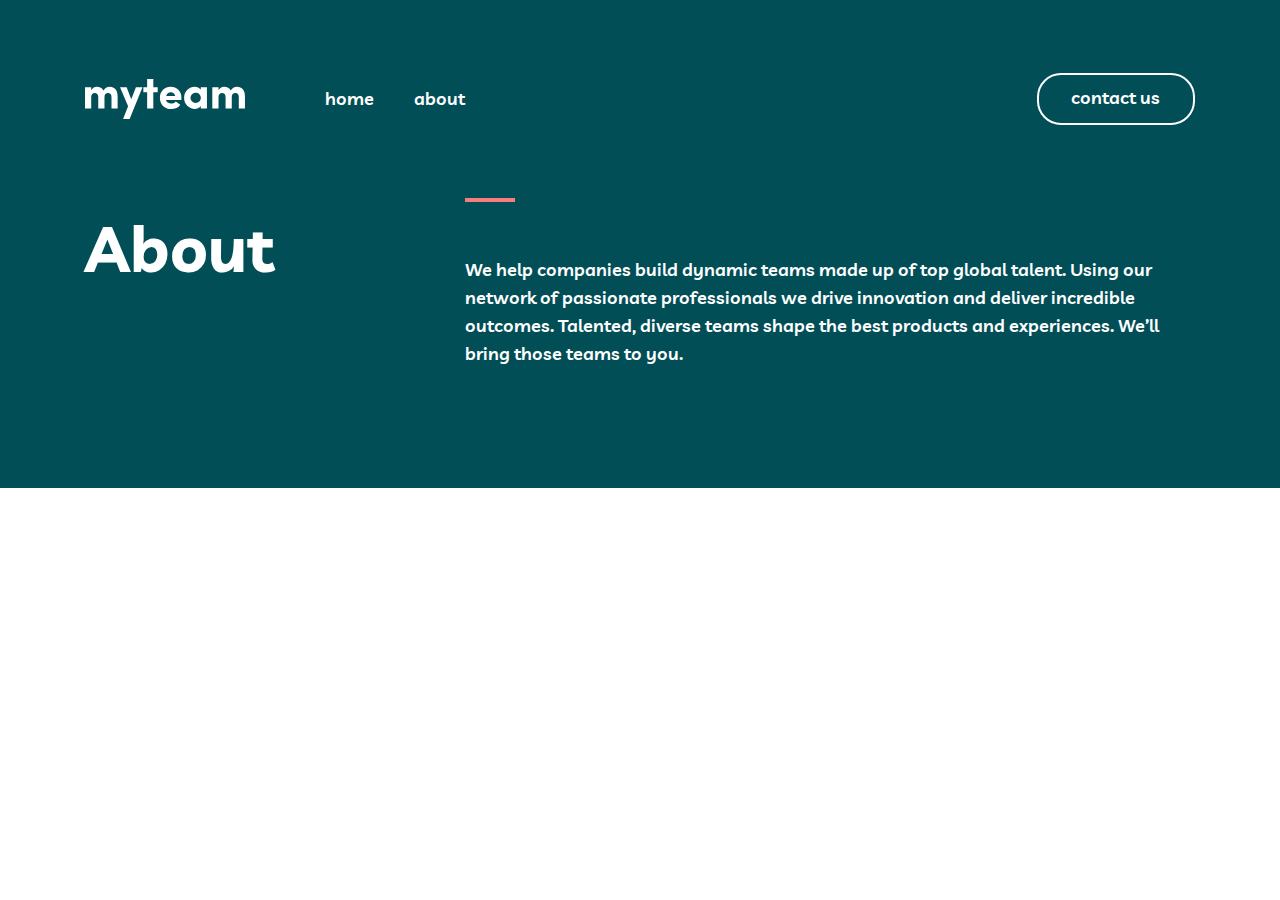
==== about.html @ 27257c74 "about hero finished" ====
<!DOCTYPE html>
<html lang="en">

<head>
  <meta charset="UTF-8">
  <meta http-equiv="X-UA-Compatible" content="IE=edge">
  <meta name="viewport" content="width=device-width, initial-scale=1.0">
  <title>Myteam-eng zor jamoa</title>
  <link rel="stylesheet" href="./css/main.css">
  <link rel="stylesheet" href="./css/main.css.map">
</head>

<body>
  <!-- HEADER START -->
  <header class="site-header">
    <div class="container">
      <div class="site-header__wrapper">
        <div class="site-header__start">
          <a class="site-header__link" href="./index.html">
            <svg class="svg" width="160" height="40" viewBox="0 0 160 40" fill="none"
              xmlns="http://www.w3.org/2000/svg">
              <path id="myteam" fill-rule="evenodd" clip-rule="evenodd"
                d="M68.3174 29.5312V13.2143H72.6997V8.19196H68.3174V0H62.1474V8.19196H58.3538V13.2143H62.1474V29.5312H68.3174ZM6.21366 18.2366V29.5312H0V8.19196H6.21366V11.2946C6.72238 10.1935 7.44913 9.32292 8.3939 8.68304C9.41134 8.07292 10.5015 7.76786 11.6642 7.76786C14.9637 7.76786 17.1948 9.01786 18.3576 11.5179C19.8837 8.9881 21.9549 7.72321 24.5712 7.72321C27.1875 7.72321 29.186 8.56399 30.5669 10.2455C31.9477 11.9271 32.6381 14.3155 32.6381 17.4107V29.5312H26.4898V18.1473C26.4898 16.8378 26.1773 15.8036 25.5523 15.0446C24.8983 14.2857 24.0407 13.9062 22.9797 13.9062C21.9186 13.9062 21.0683 14.2634 20.4288 14.9777C19.7892 15.692 19.4695 16.7783 19.4695 18.2366V29.5312H13.2558V18.0134C13.1977 16.7336 12.8561 15.7292 12.2311 15C11.5916 14.2708 10.7631 13.9062 9.74564 13.9062C8.7282 13.9062 7.88517 14.256 7.21657 14.9554C6.54797 15.6548 6.21366 16.7485 6.21366 18.2366ZM57.4981 8.19196L44.6347 40H38.0722L43.0868 27.3438L35.0417 8.19196H41.6478L46.2481 20.2902L50.892 8.19196H57.4981ZM95.2923 25.6473C93.3591 28.5491 90.1833 29.9926 85.7646 29.9777C82.6978 29.9777 80.1106 28.9435 78.003 26.875C75.9245 24.7768 74.8853 22.0833 74.8853 18.7946C74.8853 15.506 75.9245 12.8348 78.003 10.7812C80.0815 8.72768 82.6542 7.70833 85.721 7.72321C88.7879 7.72321 91.3388 8.76488 93.3737 10.8482C95.4085 12.9315 96.4333 15.6399 96.4478 18.9732C96.4478 19.003 96.4187 19.6577 96.3606 20.9375H81.0771C81.1934 22.0685 81.7603 22.9464 82.7777 23.5714C83.7952 24.1964 84.9434 24.5089 86.2225 24.5089C88.2138 24.5089 89.7327 23.8393 90.7792 22.5L95.2923 25.6473ZM90.1905 16.9643H81.1644C81.3969 15.8036 81.9783 14.8958 82.9085 14.2411C83.8097 13.5863 84.7835 13.2738 85.83 13.3036C86.8766 13.3333 87.8286 13.6607 88.6862 14.2857C89.5437 14.9107 90.0452 15.8036 90.1905 16.9643ZM113.088 29.2188C111.911 29.7247 110.785 29.9628 109.709 29.933C106.846 29.933 104.36 28.9062 102.253 26.8527C100.145 24.7991 99.0912 22.128 99.0912 18.8393C99.0912 15.5506 100.181 12.8795 102.362 10.8259C104.542 8.77232 106.991 7.7381 109.709 7.72321C110.814 7.72321 111.947 7.96875 113.11 8.45982C114.273 8.95089 115.167 9.6503 115.792 10.558V8.19196H121.94V29.5312H115.792V27.0982C115.167 28.006 114.266 28.7128 113.088 29.2188ZM110.712 23.9062C109.302 23.9062 108.088 23.4301 107.071 22.4777C106.024 21.5253 105.501 20.3199 105.501 18.8616C105.501 17.4182 106.024 16.2054 107.071 15.2232C108.205 14.256 109.447 13.7723 110.799 13.7723C112.151 13.7723 113.321 14.2485 114.309 15.2009C115.298 16.1533 115.792 17.3735 115.792 18.8616C115.792 20.3497 115.298 21.5625 114.309 22.5C113.321 23.4375 112.122 23.9062 110.712 23.9062ZM133.522 18.2366V29.5312H127.309V8.19196H133.522V11.2946C134.031 10.1935 134.758 9.32292 135.703 8.68304C136.72 8.07292 137.81 7.76786 138.973 7.76786C142.272 7.76786 144.504 9.01786 145.666 11.5179C147.193 8.9881 149.264 7.72321 151.88 7.72321C154.496 7.72321 156.495 8.56399 157.876 10.2455C159.256 11.9271 159.947 14.3155 159.947 17.4107V29.5312H153.799V18.1473C153.799 16.8378 153.486 15.8036 152.861 15.0446C152.207 14.2857 151.35 13.9062 150.288 13.9062C149.227 13.9062 148.377 14.2634 147.738 14.9777C147.098 15.692 146.778 16.7783 146.778 18.2366V29.5312H140.565V18.0134C140.506 16.7336 140.165 15.7292 139.54 15C138.9 14.2708 138.072 13.9062 137.054 13.9062C136.037 13.9062 135.194 14.256 134.525 14.9554C133.857 15.6548 133.522 16.7485 133.522 18.2366Z"
                fill="white" />
            </svg>
          </a>
          <ul class="site-header__list">
            <li class="site-header__item">
              <a class="site-header__item--link" href="./index.html">home</a>
            </li>
            <li class="site-header__item">
              <a class="site-header__item--link" href="./about.html">about</a>
            </li>
          </ul>
        </div>
        <div class="burger"></div>
        <div class="site-header__end">
          <button class="main-btn" type="button">
            contact us
          </button>
        </div>
      </div>
    </div>
  </header>
  <!-- HEADER END -->


  <!-- MAIN START -->
  <section class="about-hero">
    <div class="container">
      <div class="about-hero__wrapper">
        <h1 class="about-hero__title">About</h1>
        <div class="about-hero__end">
          
          <hr class="about-hero__end--hr">
          <p class="about-hero__end--text">
            We help companies build dynamic teams made up of top global talent. Using our network of passionate
            professionals we drive innovation and deliver incredible outcomes. Talented, diverse teams shape the best
            products and experiences. We’ll bring those teams to you.
          </p>
        </div>
      </div>
    </div>
  </section>
  <!-- MAIN END -->


  <!-- FOOTER START -->

  <!-- FOOTER END -->
</body>

</html>
---- css/main.css ----
:root {
  --hero-bg-color:#014E56;
  --main-text-color: #fff;
  --build-bg--color:#012F34;
  --ready-bg--color:#F67E7E;
  --footer-bg-color:#002529;
}

/*! normalize.css v8.0.1 | MIT License | github.com/necolas/normalize.css */
/* Document
   ========================================================================== */
/**
 * 1. Correct the line height in all browsers.
 * 2. Prevent adjustments of font size after orientation changes in iOS.
 */
html {
  line-height: 1.15; /* 1 */
  -webkit-text-size-adjust: 100%; /* 2 */
}

/* Sections
   ========================================================================== */
/**
 * Remove the margin in all browsers.
 */
body {
  margin: 0;
}

/**
 * Render the `main` element consistently in IE.
 */
main {
  display: block;
}

/**
 * Correct the font size and margin on `h1` elements within `section` and
 * `article` contexts in Chrome, Firefox, and Safari.
 */
h1 {
  font-size: 2em;
  margin: 0.67em 0;
}

/* Grouping content
   ========================================================================== */
/**
 * 1. Add the correct box sizing in Firefox.
 * 2. Show the overflow in Edge and IE.
 */
hr {
  box-sizing: content-box; /* 1 */
  height: 0; /* 1 */
  overflow: visible; /* 2 */
}

/**
 * 1. Correct the inheritance and scaling of font size in all browsers.
 * 2. Correct the odd `em` font sizing in all browsers.
 */
pre {
  font-family: monospace, monospace; /* 1 */
  font-size: 1em; /* 2 */
}

/* Text-level semantics
   ========================================================================== */
/**
 * Remove the gray background on active links in IE 10.
 */
a {
  background-color: transparent;
}

/**
 * 1. Remove the bottom border in Chrome 57-
 * 2. Add the correct text decoration in Chrome, Edge, IE, Opera, and Safari.
 */
abbr[title] {
  border-bottom: none; /* 1 */
  text-decoration: underline; /* 2 */
  -webkit-text-decoration: underline dotted;
          text-decoration: underline dotted; /* 2 */
}

/**
 * Add the correct font weight in Chrome, Edge, and Safari.
 */
b,
strong {
  font-weight: bolder;
}

/**
 * 1. Correct the inheritance and scaling of font size in all browsers.
 * 2. Correct the odd `em` font sizing in all browsers.
 */
code,
kbd,
samp {
  font-family: monospace, monospace; /* 1 */
  font-size: 1em; /* 2 */
}

/**
 * Add the correct font size in all browsers.
 */
small {
  font-size: 80%;
}

/**
 * Prevent `sub` and `sup` elements from affecting the line height in
 * all browsers.
 */
sub,
sup {
  font-size: 75%;
  line-height: 0;
  position: relative;
  vertical-align: baseline;
}

sub {
  bottom: -0.25em;
}

sup {
  top: -0.5em;
}

/* Embedded content
   ========================================================================== */
/**
 * Remove the border on images inside links in IE 10.
 */
img {
  border-style: none;
}

/* Forms
   ========================================================================== */
/**
 * 1. Change the font styles in all browsers.
 * 2. Remove the margin in Firefox and Safari.
 */
button,
input,
optgroup,
select,
textarea {
  font-family: inherit; /* 1 */
  font-size: 100%; /* 1 */
  line-height: 1.15; /* 1 */
  margin: 0; /* 2 */
}

/**
 * Show the overflow in IE.
 * 1. Show the overflow in Edge.
 */
button,
input { /* 1 */
  overflow: visible;
}

/**
 * Remove the inheritance of text transform in Edge, Firefox, and IE.
 * 1. Remove the inheritance of text transform in Firefox.
 */
button,
select { /* 1 */
  text-transform: none;
}

/**
 * Correct the inability to style clickable types in iOS and Safari.
 */
button,
[type=button],
[type=reset],
[type=submit] {
  -webkit-appearance: button;
}

/**
 * Remove the inner border and padding in Firefox.
 */
button::-moz-focus-inner,
[type=button]::-moz-focus-inner,
[type=reset]::-moz-focus-inner,
[type=submit]::-moz-focus-inner {
  border-style: none;
  padding: 0;
}

/**
 * Restore the focus styles unset by the previous rule.
 */
button:-moz-focusring,
[type=button]:-moz-focusring,
[type=reset]:-moz-focusring,
[type=submit]:-moz-focusring {
  outline: 1px dotted ButtonText;
}

/**
 * Correct the padding in Firefox.
 */
fieldset {
  padding: 0.35em 0.75em 0.625em;
}

/**
 * 1. Correct the text wrapping in Edge and IE.
 * 2. Correct the color inheritance from `fieldset` elements in IE.
 * 3. Remove the padding so developers are not caught out when they zero out
 *    `fieldset` elements in all browsers.
 */
legend {
  box-sizing: border-box; /* 1 */
  color: inherit; /* 2 */
  display: table; /* 1 */
  max-width: 100%; /* 1 */
  padding: 0; /* 3 */
  white-space: normal; /* 1 */
}

/**
 * Add the correct vertical alignment in Chrome, Firefox, and Opera.
 */
progress {
  vertical-align: baseline;
}

/**
 * Remove the default vertical scrollbar in IE 10+.
 */
textarea {
  overflow: auto;
}

/**
 * 1. Add the correct box sizing in IE 10.
 * 2. Remove the padding in IE 10.
 */
[type=checkbox],
[type=radio] {
  box-sizing: border-box; /* 1 */
  padding: 0; /* 2 */
}

/**
 * Correct the cursor style of increment and decrement buttons in Chrome.
 */
[type=number]::-webkit-inner-spin-button,
[type=number]::-webkit-outer-spin-button {
  height: auto;
}

/**
 * 1. Correct the odd appearance in Chrome and Safari.
 * 2. Correct the outline style in Safari.
 */
[type=search] {
  -webkit-appearance: textfield; /* 1 */
  outline-offset: -2px; /* 2 */
}

/**
 * Remove the inner padding in Chrome and Safari on macOS.
 */
[type=search]::-webkit-search-decoration {
  -webkit-appearance: none;
}

/**
 * 1. Correct the inability to style clickable types in iOS and Safari.
 * 2. Change font properties to `inherit` in Safari.
 */
::-webkit-file-upload-button {
  -webkit-appearance: button; /* 1 */
  font: inherit; /* 2 */
}

/* Interactive
   ========================================================================== */
/*
 * Add the correct display in Edge, IE 10+, and Firefox.
 */
details {
  display: block;
}

/*
 * Add the correct display in all browsers.
 */
summary {
  display: list-item;
}

/* Misc
   ========================================================================== */
/**
 * Add the correct display in IE 10+.
 */
template {
  display: none;
}

/**
 * Add the correct display in IE 10.
 */
[hidden] {
  display: none;
}

/* livvic-600 - latin */
@font-face {
  font-family: "Livvic";
  font-style: normal;
  font-weight: 600;
  src: local(""), url("../fonts/livvic-v13-latin-600.woff2") format("woff2"), url("../fonts/livvic-v13-latin-600.woff") format("woff"); /* Chrome 6+, Firefox 3.6+, IE 9+, Safari 5.1+ */
}
/* livvic-700 - latin */
@font-face {
  font-family: "Livvic";
  font-style: normal;
  font-weight: 700;
  src: local(""), url("../fonts/livvic-v13-latin-700.woff2") format("woff2"), url("../fonts/livvic-v13-latin-700.woff") format("woff"); /* Chrome 6+, Firefox 3.6+, IE 9+, Safari 5.1+ */
}
html {
  height: 100%;
  scroll-behavior: smooth;
  box-sizing: border-box;
}

*,
*::before,
*::after {
  box-sizing: border-box;
}

body {
  display: flex;
  flex-direction: column;
  height: 100%;
  font-family: "Livvic", sans-serif;
  font-weight: 600;
  font-size: 16px;
  line-height: 1.5;
  margin: 0;
  padding: 0;
}

img {
  max-width: 100%;
  height: auto;
  vertical-align: middle;
}

ul {
  list-style: none;
  padding-left: 0;
}

a {
  text-decoration: none;
}

.visually-hidden {
  clip: rect(0 0 0 0);
  -webkit-clip-path: inset(50%);
          clip-path: inset(50%);
  height: 1px;
  overflow: hidden;
  position: absolute;
  white-space: nowrap;
  width: 1px;
}

.container {
  width: 100%;
  max-width: 1150px;
  margin: 0 auto;
  padding: 0 20px;
}

.button {
  padding: 0;
  margin: 0;
  text-decoration: none;
}

.main-btn {
  padding: 9px 33px 11px 32px;
  font-size: 18px;
  line-height: 28px;
  color: var(--main-text-color);
  background-color: var(--hero-bg-color);
  border: 2px solid #FFFFFF;
  border-radius: 24px;
}

.site-header {
  padding: 73px 0;
  background-color: var(--hero-bg-color);
}

.site-header__wrapper {
  display: flex;
  justify-content: space-between;
  align-items: center;
}

.site-header__start {
  display: flex;
  align-items: center;
}

.site-header__link {
  padding-top: 5px;
  margin-right: 80px;
}

.svg {
  display: inline;
}

.site-header__list {
  display: flex;
  margin: 0;
  gap: 40px;
}

.site-header__item--link {
  margin: 0;
  font-size: 18px;
  line-height: 28px;
  color: var(--main-text-color);
}

.site-header__item--link:hover, .site-header__item--link:active {
  color: var(--ready-bg--color);
}

.site-header .main-btn:hover {
  color: var(--hero-bg-color);
  background-color: var(--main-text-color);
}

.burger {
  display: none;
  width: 20px;
  height: 17px;
  background-image: url("../../images/icons/burger.svg");
  background-repeat: no-repeat;
  background-size: contain;
  content: "";
}

/***** HEADER-MOBILE START *****/
@media (max-width: 665px) {
  .burger {
    display: inline-block;
  }
  .site-header__list {
    display: none;
  }
  .site-header__end {
    display: none;
  }
}
/***** HEADER-MOBILE END *****/
.main {
  flex-grow: 1;
}

/********** READY SECTION SYTLES START *********/
.ready-section {
  width: 100%;
  background-color: var(--ready-bg--color);
  background-image: url("/images/ready-bg-img.png");
  background-repeat: no-repeat;
  background-position: bottom left;
}

@media only screen and (-webkit-min-device-pixel-ratio: 2), only screen and (min-device-pixel-ratio: 2), only screen and (min-resolution: 192dpi), only screen and (min-resolution: 2dppx) {
  .ready-section {
    background-image: url("/images/ready-bg-img@2x.png");
  }
}
.ready-section__wrapper {
  padding-top: 76px;
  padding-bottom: 86px;
  padding-left: 90px;
  padding-right: 90px;
  display: flex;
  justify-content: space-between;
  align-items: center;
}

.ready-section__title {
  font-weight: 700;
  font-size: 48px;
  line-height: 38px;
  color: var(--build-bg--color);
}

.ready-section__btn {
  padding: 9px 33px 11px 32px;
  border: 2px solid var(--build-bg--color);
  border-radius: 24px;
  background-color: transparent;
  font-weight: 600;
  font-size: 18px;
  line-height: 28px;
  white-space: nowrap;
  color: var(--build-bg--color);
}

.ready-section__btn:hover {
  background-color: #fff;
}

@media only screen and (max-width: 900px) {
  .ready-section {
    background-size: 220px;
  }
  .ready-section__title {
    width: 100%;
    font-size: 32px;
    line-height: 32px;
  }
}
@media only screen and (max-width: 710px) {
  .ready-section__wrapper {
    padding-top: 84px;
    padding-bottom: 84px;
    display: flex;
    flex-direction: column;
    gap: 24px;
    text-align: center;
  }
}
/********** READY SECTION SYTLES END *********/
.hero-section {
  position: relative;
  padding-top: 56px;
  padding-bottom: 250px;
  background-color: var(--hero-bg-color);
}

.hero-section__wrapper {
  display: flex;
  justify-content: space-between;
}

.hero-section__title {
  margin: 0;
  width: 600px;
  font-weight: 700;
  font-size: 100px;
  line-height: 100px;
  color: var(--main-text-color);
}

.hero-section__span {
  color: var(--ready-bg--color);
}

.hero-section__text {
  width: 445px;
  margin: 0;
  padding-top: 79px;
  font-size: 18px;
  line-height: 28px;
  color: var(--main-text-color);
}

.hero-section__title::before {
  position: absolute;
  left: 0;
  top: 10%;
  display: inline-block;
  width: 200px;
  height: 200px;
  background-image: url("../../images/disk-left.png");
  background-repeat: no-repeat;
  background-size: contain;
  content: "";
}

.hero-section__text::after {
  position: absolute;
  right: 15%;
  bottom: -19.8%;
  display: inline-block;
  width: 358px;
  height: 200px;
  background-image: url("../../images/disk-bottom.png");
  background-repeat: no-repeat;
  background-size: contain;
  content: "";
}

@media only screen and (-webkit-min-device-pixel-ratio: 2), only screen and (min-device-pixel-ratio: 2), only screen and (min-resolution: 192dpi), only screen and (min-resolution: 2dppx) {
  .hero-section__title::before {
    background-image: url("../../images/disk-left@2x.png");
  }
  .hero-section__text::after {
    background-image: url("../../images/disk-bottom@2x.png");
  }
}
.hero-section__title::after {
  position: absolute;
  right: 606px;
  top: 10%;
  display: inline-block;
  width: 50px;
  height: 4px;
  background-image: url("../../images/icons/line.svg");
  background-repeat: no-repeat;
  background-size: contain;
  content: "";
}

@media (max-width: 1311px) {
  .hero-section__wrapper {
    display: flex;
    flex-direction: column;
    align-items: center;
    text-align: center;
  }
  .hero-section__title::before {
    display: none;
  }
  .hero-section__title::after {
    display: none;
  }
  .hero-section__title {
    display: inline-block;
    width: 397px;
    margin-bottom: 24px;
    font-size: 64px;
    line-height: 56px;
  }
  .hero-section__text {
    display: inline-block;
    padding-top: 0;
    font-size: 15px;
  }
  .hero-section__text::after {
    right: 35%;
    bottom: -18.9%;
  }
}
@media (max-width: 1160px) {
  .hero-section__text::after {
    right: 32%;
  }
}
@media (max-width: 937px) {
  .hero-section__text::after {
    right: 28%;
  }
}
@media (max-width: 770px) {
  .hero-section__text::after {
    right: 24%;
  }
}
@media (max-width: 630px) {
  .hero-section__text::after {
    right: 20%;
  }
}
@media (max-width: 530px) {
  .hero-section__text::after {
    right: 16%;
  }
}
@media (max-width: 450px) {
  .hero-section__text::after {
    right: 4%;
  }
}
.site-info__wrapper {
  display: flex;
  justify-content: space-between;
  padding-top: 140px;
  padding-bottom: 140px;
}

.site-info {
  background-color: #012F34;
  position: relative;
}

.site-info__start--hr {
  margin: 0px;
  width: 50px;
  height: 4px;
  background-color: #F67E7E;
  border: none;
  margin-bottom: 54px;
}

.site-info__start--title {
  width: 445px;
  font-weight: 700;
  font-size: 48px;
  line-height: 48px;
  color: #FFFFFF;
}

.site-info__end--list::after {
  width: 100px;
  height: 244px;
  content: url("../../images/info_bottomright.png");
  position: absolute;
  right: 0px;
  bottom: 0px;
}

.site-info__end--item {
  list-style-type: none;
  position: relative;
  padding-left: 23px;
}

.site-info__end--item::before {
  width: 72px;
  height: 72px;
  content: url("../../images/icons/info_smallperson.png");
  position: absolute;
  left: -70px;
  top: 7px;
}

@media only screen and (-webkit-min-device-pixel-ratio: 2), only screen and (min-device-pixel-ratio: 2), only screen and (min-resolution: 192dpi), only screen and (min-resolution: 2dppx) {
  .site-info__end--item::before {
    content: url("../../images/icons/Info_smallperson@2x.png");
  }
}
.site-info__end--item:nth-child(1) h5 {
  margin-top: 58px;
}

.site-info__end--item:nth-child(2)::before {
  content: url("../../images/icons/info_setting_icon.png");
}

@media only screen and (-webkit-min-device-pixel-ratio: 2), only screen and (min-device-pixel-ratio: 2), only screen and (min-resolution: 192dpi), only screen and (min-resolution: 2dppx) {
  .site-info__end--item:nth-child(2)::before {
    content: url("../../images/icons/info_setting_icon@2x.png");
  }
}
.site-info__end--item:nth-child(3)::before {
  content: url("../../images/icons/info_icon_stat.png");
}

@media only screen and (-webkit-min-device-pixel-ratio: 2), only screen and (min-device-pixel-ratio: 2), only screen and (min-resolution: 192dpi), only screen and (min-resolution: 2dppx) {
  .site-info__end--item:nth-child(3)::before {
    content: url("../../images/icons/info_icon_stat@2x.png");
  }
}
.site-info__end--heading {
  width: 445px;
  margin: 0px;
  margin-bottom: 16px;
  margin-top: 32px;
  font-weight: 700;
  font-size: 18px;
  line-height: 28px;
  color: #F67E7E;
}

.site-info__end--subtitle {
  width: 445px;
  margin: 0px;
  font-size: 15px;
  line-height: 25px;
  color: #FFFFFF;
  mix-blend-mode: normal;
  opacity: 0.8;
}

@media (max-width: 770px) {
  .site-info__wrapper {
    width: 100%;
    display: flex;
    flex-direction: column;
    align-items: center;
    justify-content: space-between;
    padding-top: 140px;
    padding-bottom: 140px;
  }
  .site-info__end--item {
    padding-left: 100px;
    margin-left: 30px;
    margin-top: 50px;
  }
  .site-info__end--item::before {
    width: 72px;
    height: 72px;
    content: url("../../images/icons/info_smallperson.png");
    position: absolute;
    left: -70px;
    top: -39px;
  }
}
@media only screen and (max-width: 770px) and (-webkit-min-device-pixel-ratio: 2), only screen and (max-width: 770px) and (min-device-pixel-ratio: 2), only screen and (max-width: 770px) and (min-resolution: 192dpi), only screen and (max-width: 770px) and (min-resolution: 2dppx) {
  .site-info__end--item::before {
    content: url("../../images/icons/Info_smallperson@2x.png");
  }
}
@media (max-width: 375px) {
  .site-info__wrapper {
    width: 100%;
    display: flex;
    flex-direction: column;
    align-items: center;
    justify-content: space-between;
    padding-top: 140px;
    padding-bottom: 140px;
  }
  .site-info__end--item {
    margin-right: 130px;
    text-align: center;
  }
  .site-info__end--item::before {
    width: 72px;
    height: 72px;
    content: url("../../images/icons/info_smallperson.png");
    position: absolute;
    left: -70px;
    top: -39px;
  }
}
@media only screen and (max-width: 375px) and (-webkit-min-device-pixel-ratio: 2), only screen and (max-width: 375px) and (min-device-pixel-ratio: 2), only screen and (max-width: 375px) and (min-resolution: 192dpi), only screen and (max-width: 375px) and (min-resolution: 2dppx) {
  .site-info__end--item::before {
    content: url("../../images/icons/Info_smallperson@2x.png");
  }
}
@media (max-width: 375px) {
  .site-info__start--title {
    width: 240px;
    font-weight: 700;
    font-size: 48px;
    line-height: 48px;
    color: #FFFFFF;
  }
}
@media (max-width: 375px) {
  .site-info__end--list::after {
    width: 100px;
    height: 244px;
    content: url("../../images/info_bottomright.png");
    position: absolute;
    right: 0px;
    top: 0px;
  }
}
@media (max-width: 375px) {
  .site-info__end--item {
    list-style-type: none;
    position: relative;
    padding-bottom: 150px;
  }
}
@media (max-width: 375px) {
  .site-info__end--item:nth-child(1) {
    margin-top: 120px;
  }
}
@media (max-width: 375px) {
  .site-info__end--item::before {
    width: 72px;
    height: 72px;
    content: url("../../images/icons/info_smallperson.png");
    position: absolute;
    left: 250px;
    top: -150px;
  }
}
@media only screen and (max-width: 375px) and (-webkit-min-device-pixel-ratio: 2), only screen and (max-width: 375px) and (min-device-pixel-ratio: 2), only screen and (max-width: 375px) and (min-resolution: 192dpi), only screen and (max-width: 375px) and (min-resolution: 2dppx) {
  .site-info__end--item::before {
    content: url("../../images/icons/Info_smallperson@2x.png");
  }
}
.site-result {
  width: 100%;
  background-color: #004047;
  padding-top: 140px;
  padding-bottom: 151px;
  position: relative;
}

.site-result__title {
  margin: 0px;
  width: 932px;
  margin: 0 auto;
  margin-bottom: 92px;
  font-weight: 700;
  font-size: 48px;
  line-height: 48px;
  text-align: center;
  color: #FFFFFF;
}

.site-result__title::before {
  width: 147px;
  height: 100px;
  content: url("../../images/result_topleft_bg@2x.png");
  position: absolute;
  top: 0px;
  left: 0px;
}

@media only screen and (-webkit-min-device-pixel-ratio: 2), only screen and (min-device-pixel-ratio: 2), only screen and (min-resolution: 192dpi), only screen and (min-resolution: 2dppx) {
  .site-result__title::before {
    content: url("../../images/result_topleft_bg@2x.png");
  }
}
.site-result__title--span {
  color: #79C8C7;
}

.site-result__list {
  display: flex;
  justify-content: space-between;
}

.site-result__list::after {
  width: 200px;
  height: 100px;
  content: url("../../images/result_bottomright.png");
  position: absolute;
  bottom: 0px;
  right: 0px;
}
@media only screen and (-webkit-min-device-pixel-ratio: 2), only screen and (min-device-pixel-ratio: 2), only screen and (min-resolution: 192dpi), only screen and (min-resolution: 2dppx) {
  .site-result__list::after .site-result__list::before {
    content: url("../../images/info_bottomright@2x.png");
  }
}

.site-result__item {
  list-style-type: none;
  text-align: center;
}

.site-result__item--text {
  width: 350px;
  position: relative;
  margin-bottom: 24px;
  font-size: 15px;
  line-height: 25px;
  text-align: center;
  color: #FFFFFF;
  z-index: 1000;
}

.site-result__item--text::before {
  width: 67px;
  height: 56px;
  content: url("../../images/result_qoute.png");
  position: absolute;
  top: -35px;
  left: 150px;
  z-index: -1;
}

@media only screen and (-webkit-min-device-pixel-ratio: 2), only screen and (min-device-pixel-ratio: 2), only screen and (min-resolution: 192dpi), only screen and (min-resolution: 2dppx) {
  .site-result__item--text::before {
    content: url("../../images/result_qoute@2x.png");
  }
}
.site-result__item--username {
  margin-bottom: 2px;
  font-weight: 700;
  font-size: 18px;
  line-height: 28px;
  text-align: center;
  color: #79C8C7;
}

.site-result__item--username-job {
  margin: 0px;
  margin-bottom: 32px;
  font-family: "Livvic";
  font-size: 13px;
  line-height: 18px;
  /* identical to box height, or 138% */
  text-align: center;
  color: #FFFFFF;
}

@media (max-width: 770px) {
  .site-result__title {
    width: 573px;
    font-size: 32px;
    line-height: 32px;
    margin-top: 80px;
  }
  .site-result__list {
    display: flex;
    flex-direction: column;
    align-items: center;
  }
  .site-result__list::after {
    width: 200px;
    height: 100px;
    content: url("../../images/result_bottomright.png");
    position: absolute;
    bottom: 0px;
    right: 0px;
  }
}
@media only screen and (max-width: 770px) and (-webkit-min-device-pixel-ratio: 2), only screen and (max-width: 770px) and (min-device-pixel-ratio: 2), only screen and (max-width: 770px) and (min-resolution: 192dpi), only screen and (max-width: 770px) and (min-resolution: 2dppx) {
  .site-result__list::after .site-result__list::before {
    content: url("../../images/info_bottomright@2x.png");
  }
}
@media (max-width: 770px) {
  .site-result__item {
    list-style-type: none;
    text-align: center;
    margin-bottom: 50px;
  }
}
@media (max-width: 770px) {
  .site-result__item:last-child {
    margin-bottom: 0px;
  }
}
@media (max-width: 770px) {
  .site-result__item--text {
    width: 573px;
    position: relative;
    margin-bottom: 24px;
    font-size: 15px;
    line-height: 25px;
    text-align: center;
    color: #FFFFFF;
    z-index: 1000;
  }
}
@media (max-width: 770px) {
  .site-result__item--text::before {
    width: 67px;
    height: 56px;
    content: url("../../images/result_qoute.png");
    position: absolute;
    top: -35px;
    left: 250px;
    z-index: -1;
  }
}
@media (max-width: 375px) {
  .site-result__title {
    width: 327px;
    font-size: 32px;
    line-height: 32px;
    margin-top: 100px;
  }
  .site-result__list {
    display: flex;
    flex-direction: column;
    align-items: center;
  }
  .site-result__list::after {
    width: 200px;
    height: 100px;
    content: url("../../images/result_bottomright.png");
    position: absolute;
    bottom: 0px;
    right: 0px;
  }
}
@media only screen and (max-width: 375px) and (-webkit-min-device-pixel-ratio: 2), only screen and (max-width: 375px) and (min-device-pixel-ratio: 2), only screen and (max-width: 375px) and (min-resolution: 192dpi), only screen and (max-width: 375px) and (min-resolution: 2dppx) {
  .site-result__list::after .site-result__list::before {
    content: url("../../images/info_bottomright@2x.png");
  }
}
@media (max-width: 375px) {
  .site-result__item {
    list-style-type: none;
    text-align: center;
    margin-bottom: 50px;
  }
}
@media (max-width: 375px) {
  .site-result__item:last-child {
    margin-bottom: 0px;
  }
}
@media (max-width: 375px) {
  .site-result__item--text {
    width: 327px;
    position: relative;
    margin-bottom: 24px;
    font-size: 15px;
    line-height: 25px;
    text-align: center;
    color: #FFFFFF;
    z-index: 1000;
  }
}
@media (max-width: 375px) {
  .site-result__item--text::before {
    width: 67px;
    height: 56px;
    content: url("../../images/result_qoute.png");
    position: absolute;
    top: -35px;
    left: 130px;
    z-index: -1;
  }
}
/********** FOOTER STYLES START **********/
.site-footer {
  width: 100%;
  background-color: var(--footer-bg-color);
}

.site-footer__wrapper {
  padding-top: 48px;
  padding-bottom: 48px;
}

.site-footer__list {
  list-style: none;
  padding-left: 0;
  display: flex;
  justify-content: space-between;
}

.site-footer__mobile--list {
  display: none;
}

.site-footer__links {
  margin-top: 25px;
}

@media only screen and (max-width: 900px) {
  .site-footer__list {
    display: none;
  }
  .site-footer__mobile--list {
    display: flex;
  }
  .site-footer__links {
    margin-top: 53px;
  }
}
@media only screen and (max-width: 710px) {
  .item-logo {
    display: none;
  }
  .site-footer__list {
    display: flex;
    flex-direction: column;
  }
  .site-footer__wrapper {
    text-align: center;
  }
  .site-footer__links {
    margin-bottom: 24px;
  }
}
.site-footer__link {
  text-decoration: none;
  font-weight: 600;
  font-size: 18px;
  line-height: 28px;
  color: #FFFFFF;
}

.link-about {
  margin-left: 40px;
}

.site-footer__adress {
  margin: 0;
  font-weight: 600;
  font-size: 15px;
  line-height: 25px;
  color: #FFFFFF;
  mix-blend-mode: normal;
  opacity: 0.6;
}

.site-footer__logo--links {
  display: flex;
  margin-left: 150px;
  gap: 16px;
}

.text-copyright {
  margin-top: 51px;
}

@media only screen and (max-width: 900px) {
  .iteam-addres {
    text-align: right;
  }
  .site-footer__logo--links {
    margin-top: 33px;
    margin-left: 0;
  }
  .text-copyright {
    margin-top: 34px;
  }
}
@media only screen and (max-width: 710px) {
  .iteam-addres {
    display: none;
  }
  .site-footer__logo--links {
    display: flex;
    justify-content: center;
    margin: 0;
    margin-top: 40px;
    text-align: center;
    gap: 16px;
  }
  .text-copyright {
    margin-top: 16px;
  }
}
/********** FOOTER STYLES END **********/
.about-hero {
  background-color: #014E56;
  padding-bottom: 120px;
  position: relative;
}

.about-hero__wrapper {
  display: flex;
  justify-content: space-between;
}

.about-hero__title {
  margin: 0px;
  font-weight: 700;
  font-size: 64px;
  line-height: 100px;
  color: #FFFFFF;
}

.about-hero__end::after {
  width: 100px;
  height: 244px;
  content: url("../../images/hero_disk-red.png");
  position: absolute;
  right: calc(50% - 768px);
  bottom: -45px;
}

.about-hero__end--hr {
  margin: 0px;
  width: 50px;
  height: 4px;
  background-color: #F67E7E;
  border: none;
  margin-bottom: 54px;
}

.about-hero__end--text {
  margin: 0px;
  width: 730px;
  font-size: 18px;
  line-height: 28px;
  color: #FFFFFF;
}

@media (max-width: 768px) {
  .about-hero {
    background-color: #014E56;
    padding-bottom: 120px;
    position: relative;
  }
  .about-hero__wrapper {
    display: flex;
    flex-direction: column;
    justify-content: space-between;
    align-items: center;
    text-align: center;
  }
  .about-hero__title {
    margin: 0px;
    margin: 0 auto;
    text-align: center;
    font-weight: 700;
    font-size: 64px;
    line-height: 100px;
    color: #FFFFFF;
  }
  .about-hero__end::after {
    width: 100px;
    height: 244px;
    content: url("../../images/hero_disk-red.png");
    position: absolute;
    right: calc(50% - 385px);
    bottom: -45px;
  }
  .about-hero__end--hr {
    display: none;
  }
  .about-hero__end--text {
    margin: 0px;
    text-align: center;
    width: 457px;
    font-size: 15px;
    line-height: 28px;
    text-align: center;
    color: #FFFFFF;
  }
}
@media (max-width: 375px) {
  .about-hero__wrapper {
    display: flex;
    justify-content: space-between;
    flex-direction: column;
  }
  .about-hero__end::after {
    width: 100px;
    height: 244px;
    content: url("../../images/hero-mobile.png");
    position: absolute;
    right: calc(50% - 186px);
    bottom: -145px;
  }
  .about-hero__end--hr {
    display: none;
  }
  .about-hero__end--text {
    margin: 0px;
    width: 327px;
    font-size: 15px;
    line-height: 28px;
    /* or 187% */
    text-align: center;
    color: #FFFFFF;
  }
}/*# sourceMappingURL=main.css.map */
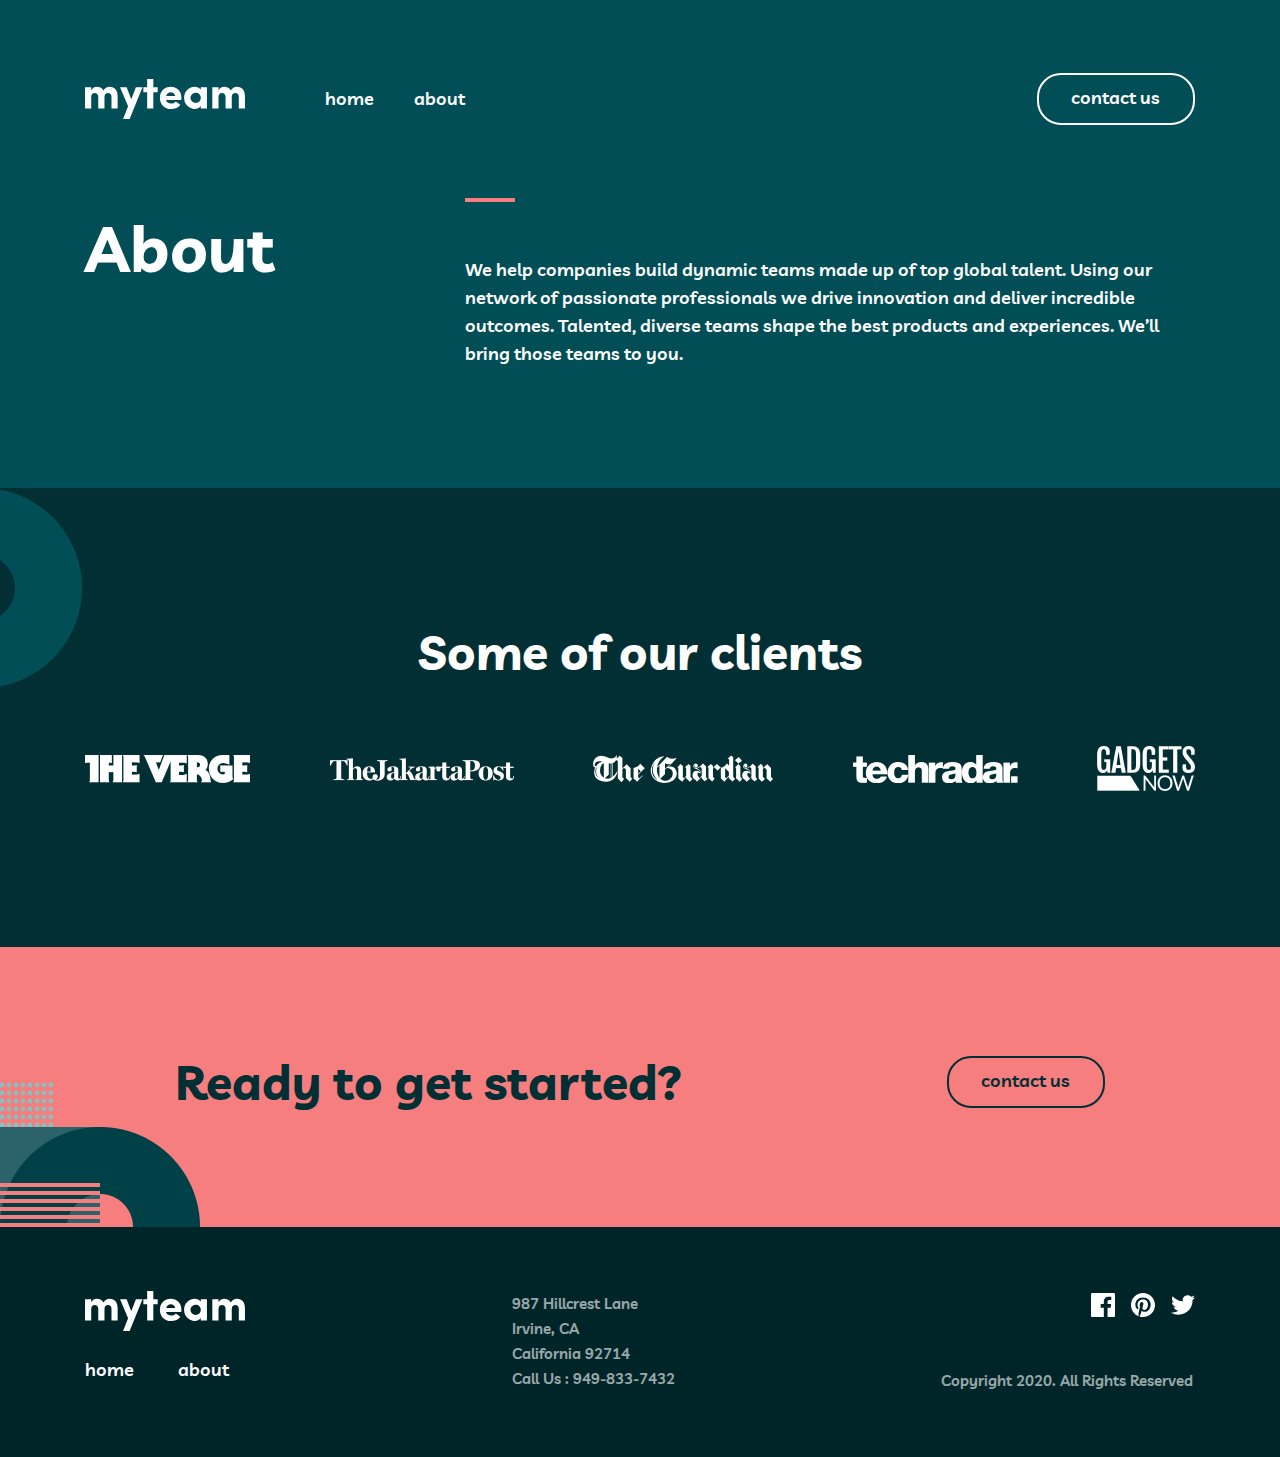
==== commit bb1b7985: "clients section finished" ====
--- a/about.html
+++ b/about.html
@@ -46,12 +46,14 @@
 
 
   <!-- MAIN START -->
+
+  <!--SITE ABOUT HERO START-->
   <section class="about-hero">
     <div class="container">
       <div class="about-hero__wrapper">
         <h1 class="about-hero__title">About</h1>
         <div class="about-hero__end">
-          
+
           <hr class="about-hero__end--hr">
           <p class="about-hero__end--text">
             We help companies build dynamic teams made up of top global talent. Using our network of passionate
@@ -62,12 +64,160 @@
       </div>
     </div>
   </section>
+  <!--SITE ABOUT HERO END-->
+
+  <!--SITE SPONSOR START-->
+  <section class="site-sponsor">
+    <h2 class="site-sponsor__title">
+      Some of our clients
+    </h2>
+    <div class="container">
+      <ul class="site-sponsor__list">
+        <li class="site-sponsor__item">
+          <a class="site-sponsor__link" href="#">
+            <img class="site-sponsor_img" src="./images/logo-verge.png" srcset="./images/logo-verge.png 1x, ./images/logo-verge@2x.png 2x"
+              width="165" height="28" alt="client ">
+          </a>
+        </li>
+        <li class="site-sponsor__item">
+          <a class="site-sponsor__link" href="#">
+            <img class="site-sponsor_img1" src="./images/logo-jakarta.png" srcset="./images/logo-jakarta.png 1x, ./images/logo-jakarta@2x.png 2x"
+              width="184" height="23" alt="client ">
+          </a>
+        </li>
+        <li class="site-sponsor__item">
+          <a class="site-sponsor__link" href="#">
+            <img  class="site-sponsor_img2" src="./images/logo-guardian.png"
+              srcset="./images/logo-guardian.png 1x, ./images/logo-guardian@2x.png 2x" width="180" height="28"
+              alt="client ">
+          </a>
+        </li>
+        <li class="site-sponsor__item">
+          <a class="site-sponsor__link" href="#">
+            <img  class="site-sponsor_img3" src="./images/logo-techradar.png"
+              srcset="./images/logo-techradar.png 1x, ./images/logo-techradar@2x.png 2x" width="165" height="28"
+              alt="client ">
+          </a>
+        </li>
+        <li class="site-sponsor__item">
+          <a class="site-sponsor__link" href="#">
+            <img class="site-sponsor_img4" src="./images/logo-gadgets.png" srcset="./images/logo-gadgets.png 1x, ./images/logo-gadgets@2x.png 2x"
+              width="98" height="45" alt="client ">
+          </a>
+        </li>
+      </ul>
+    </div>
+  </section>
+  <!--SITE SPONSOR END-->
+
+
+  <!-- READY SECTION START -->
+  <section class="ready-section">
+    <div class="container">
+      <div class="ready-section__wrapper">
+        <h2 class="ready-section__title">Ready to get started?</h2>
+        <button class="ready-section__btn">
+          contact us
+        </button>
+      </div>
+
+
+    </div>
+  </section>
+  <!-- READY SECTION END -->
+
   <!-- MAIN END -->
-
-
-  <!-- FOOTER START -->
-
-  <!-- FOOTER END -->
+   
+
+ 
+  <!-- SITE FOOTER START -->
+  <footer class="site-footer">
+    <div class="container">
+      <div class="site-footer__wrapper">
+        <ul class="site-footer__list">
+          <li class="site-footer__item">
+            <img class="site-footer__logo" src="./images/logo.svg" alt="logo">
+            <div class="site-footer__links">
+              <a class="site-footer__link" href="#">home</a>
+              <a class="site-footer__link link-about" href="#">about</a>
+            </div>
+          </li>
+          <li class="site-footer__item">
+            <p class="site-footer__adress">
+              987 Hillcrest Lane
+            </p>
+            <p class="site-footer__adress">
+              Irvine, CA
+            </p>
+            <p class="site-footer__adress">
+              California 92714
+            </p>
+            <p class="site-footer__adress">
+              Call Us : 949-833-7432
+            </p>
+          </li>
+          <li class="site-footer__item">
+            <div class="site-footer__logo--links">
+              <a class="site-footer__logo--link" href="#">
+                <img src="./images/icons/facebook.svg" alt="facebook">
+              </a>
+              <a class="site-footer__logo--link" href="#">
+                <img src="./images/icons/pinterest.svg" alt="pinterest">
+              </a>
+              <a class="site-footer__logo--link" href="#">
+                <img src="./images/icons/twitter.svg" alt="twitter">
+              </a>
+            </div>
+            <p class="site-footer__adress text-copyright">
+              Copyright 2020. All Rights Reserved
+            </p>
+          </li>
+        </ul>
+        <!-- Mobile start -->
+        <ul class="site-footer__list site-footer__mobile--list">
+          <li class="site-footer__item item-logo">
+            <img class="site-footer__logo" src="./images/logo.svg" alt="logo">
+            <div class="site-footer__links">
+              <a class="site-footer__link" href="#">home</a>
+              <a class="site-footer__link link-about" href="#">about</a>
+            </div>
+            <div class="site-footer__logo--links">
+              <a class="site-footer__logo--link" href="#">
+                <img src="./images/icons/facebook.svg" alt="facebook">
+              </a>
+              <a class="site-footer__logo--link" href="#">
+                <img src="./images/icons/pinterest.svg" alt="pinterest">
+              </a>
+              <a class="site-footer__logo--link" href="#">
+                <img src="./images/icons/twitter.svg" alt="twitter">
+              </a>
+            </div>
+          </li>
+
+          <li class="site-footer__item iteam-addres">
+            <p class="site-footer__adress">
+              987 Hillcrest Lane
+            </p>
+            <p class="site-footer__adress">
+              Irvine, CA
+            </p>
+            <p class="site-footer__adress">
+              California 92714
+            </p>
+            <p class="site-footer__adress">
+              Call Us : 949-833-7432
+            </p>
+            <p class="site-footer__adress text-copyright">
+              Copyright 2020. All Rights Reserved
+            </p>
+          </li>
+        </ul>
+        <!-- Mobile end -->
+      </div>
+    </div>
+  </footer>
+  <!-- SITE FOOTER END -->
+
 </body>
 
 </html>--- a/css/main.css
+++ b/css/main.css
@@ -1257,7 +1257,7 @@
   height: 244px;
   content: url("../../images/hero_disk-red.png");
   position: absolute;
-  right: calc(50% - 768px);
+  right: calc(50% - 758px);
   bottom: -45px;
 }
 
@@ -1347,4 +1347,140 @@
     text-align: center;
     color: #FFFFFF;
   }
+}
+.site-sponsor {
+  background-color: #012F34;
+  padding-top: 140px;
+  padding-bottom: 140px;
+  position: relative;
+}
+
+.site-sponsor__title {
+  width: 920px;
+  margin: 0 auto;
+  font-weight: 700;
+  font-size: 48px;
+  line-height: 48px;
+  text-align: center;
+  color: #FFFFFF;
+}
+
+.site-sponsor__title::before {
+  width: 200px;
+  height: 200px;
+  content: url("../../images/sponsor_clients-bg (1).png");
+  position: absolute;
+  top: 0px;
+  left: calc(50% - 758px);
+}
+
+.site-sponsor__list {
+  display: flex;
+  justify-content: space-between;
+  align-items: center;
+  margin-top: 70px;
+}
+
+.site-sponsor__item {
+  list-style-type: none;
+}
+
+.site-sponsor__link {
+  text-decoration: none;
+}
+
+@media (max-width: 768px) {
+  .site-sponsor {
+    background-color: #012F34;
+    padding-top: 140px;
+    padding-bottom: 140px;
+    position: relative;
+  }
+  .site-sponsor__title {
+    width: 457px;
+    margin: 0 auto;
+    font-weight: 700;
+    font-size: 32px;
+    line-height: 32px;
+    /* identical to box height, or 100% */
+    text-align: center;
+    color: #FFFFFF;
+  }
+  .site-sponsor__title::before {
+    width: 200px;
+    height: 200px;
+    content: url("../../images/SPONSOR_BG_HALF.png");
+    position: absolute;
+    top: 0px;
+    left: calc(50% - 380px);
+  }
+  .site-sponsor__list {
+    display: flex;
+    justify-content: space-between;
+    align-items: center;
+    margin-top: 70px;
+    width: 698px;
+  }
+  .site-sponsor__item {
+    list-style-type: none;
+  }
+  .site-sponsor__link {
+    text-decoration: none;
+  }
+  .site-sponsor_img {
+    width: 103px;
+    height: 17px;
+  }
+  .site-sponsor_img1 {
+    width: 103px;
+    height: 17px;
+  }
+  .site-sponsor_img2 {
+    width: 103px;
+    height: 17px;
+  }
+  .site-sponsor_img3 {
+    width: 103px;
+    height: 17px;
+  }
+  .site-sponsor_img4 {
+    width: 103px;
+    height: 17px;
+  }
+}
+@media (max-width: 375px) {
+  .site-sponsor {
+    background-color: #012F34;
+    padding-top: 140px;
+    padding-bottom: 140px;
+    position: relative;
+  }
+  .site-sponsor__title {
+    width: 327px;
+    margin: 0 auto;
+    font-weight: 700;
+    font-size: 32px;
+    line-height: 32px;
+    /* identical to box height, or 100% */
+    text-align: center;
+    color: #FFFFFF;
+  }
+  .site-sponsor__title::before {
+    width: 200px;
+    height: 200px;
+    content: url("../../images/mobile-sponsor.png");
+    position: absolute;
+    top: 0px;
+    left: calc(50% - 235px);
+  }
+  .site-sponsor__list {
+    width: 375px;
+    display: flex;
+    flex-direction: column;
+    align-items: center;
+    justify-content: space-between;
+    text-align: center;
+    gap: 56px;
+    margin-top: 70px;
+  }
 }/*# sourceMappingURL=main.css.map */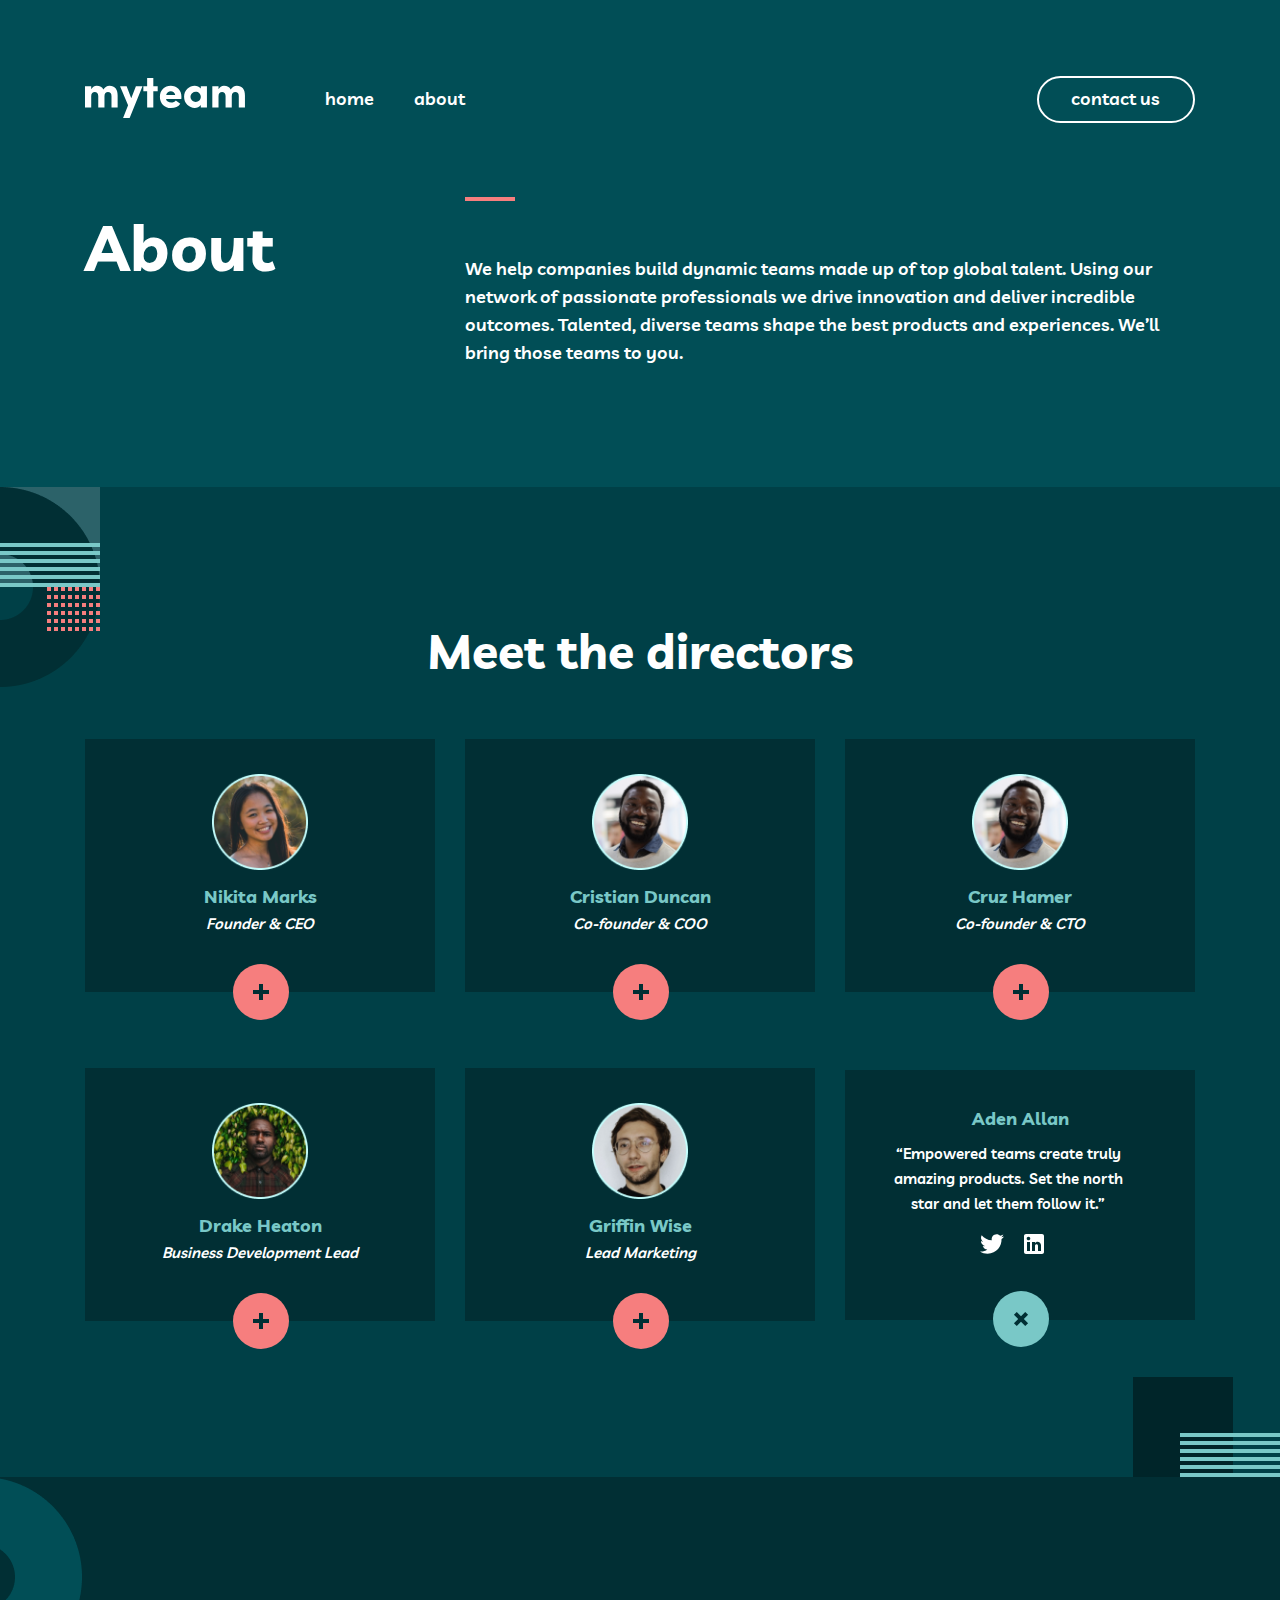
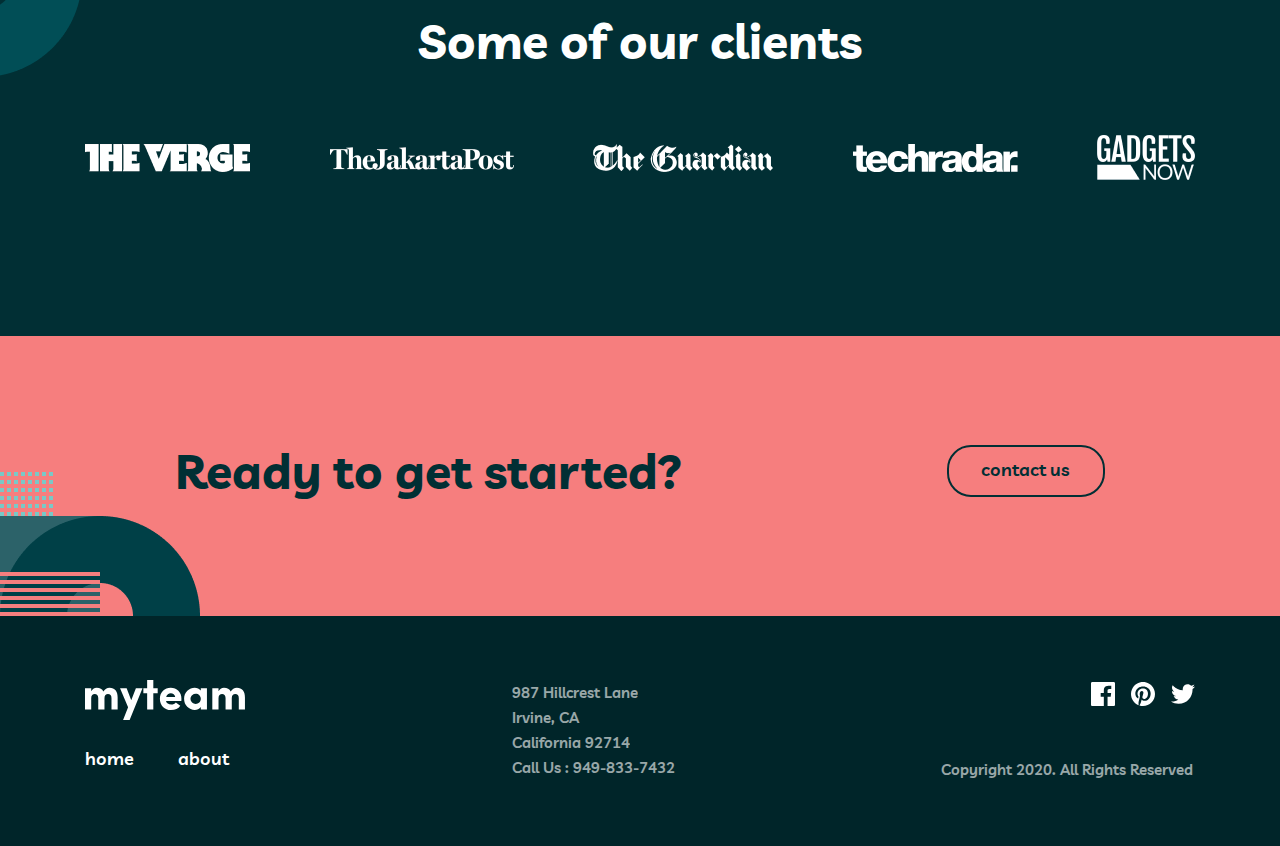
==== commit 89d043ee: "Directors finished" ====
--- a/about.html
+++ b/about.html
@@ -18,205 +18,324 @@
         <div class="site-header__start">
           <a class="site-header__link" href="./index.html">
             <svg class="svg" width="160" height="40" viewBox="0 0 160 40" fill="none"
-              xmlns="http://www.w3.org/2000/svg">
-              <path id="myteam" fill-rule="evenodd" clip-rule="evenodd"
-                d="M68.3174 29.5312V13.2143H72.6997V8.19196H68.3174V0H62.1474V8.19196H58.3538V13.2143H62.1474V29.5312H68.3174ZM6.21366 18.2366V29.5312H0V8.19196H6.21366V11.2946C6.72238 10.1935 7.44913 9.32292 8.3939 8.68304C9.41134 8.07292 10.5015 7.76786 11.6642 7.76786C14.9637 7.76786 17.1948 9.01786 18.3576 11.5179C19.8837 8.9881 21.9549 7.72321 24.5712 7.72321C27.1875 7.72321 29.186 8.56399 30.5669 10.2455C31.9477 11.9271 32.6381 14.3155 32.6381 17.4107V29.5312H26.4898V18.1473C26.4898 16.8378 26.1773 15.8036 25.5523 15.0446C24.8983 14.2857 24.0407 13.9062 22.9797 13.9062C21.9186 13.9062 21.0683 14.2634 20.4288 14.9777C19.7892 15.692 19.4695 16.7783 19.4695 18.2366V29.5312H13.2558V18.0134C13.1977 16.7336 12.8561 15.7292 12.2311 15C11.5916 14.2708 10.7631 13.9062 9.74564 13.9062C8.7282 13.9062 7.88517 14.256 7.21657 14.9554C6.54797 15.6548 6.21366 16.7485 6.21366 18.2366ZM57.4981 8.19196L44.6347 40H38.0722L43.0868 27.3438L35.0417 8.19196H41.6478L46.2481 20.2902L50.892 8.19196H57.4981ZM95.2923 25.6473C93.3591 28.5491 90.1833 29.9926 85.7646 29.9777C82.6978 29.9777 80.1106 28.9435 78.003 26.875C75.9245 24.7768 74.8853 22.0833 74.8853 18.7946C74.8853 15.506 75.9245 12.8348 78.003 10.7812C80.0815 8.72768 82.6542 7.70833 85.721 7.72321C88.7879 7.72321 91.3388 8.76488 93.3737 10.8482C95.4085 12.9315 96.4333 15.6399 96.4478 18.9732C96.4478 19.003 96.4187 19.6577 96.3606 20.9375H81.0771C81.1934 22.0685 81.7603 22.9464 82.7777 23.5714C83.7952 24.1964 84.9434 24.5089 86.2225 24.5089C88.2138 24.5089 89.7327 23.8393 90.7792 22.5L95.2923 25.6473ZM90.1905 16.9643H81.1644C81.3969 15.8036 81.9783 14.8958 82.9085 14.2411C83.8097 13.5863 84.7835 13.2738 85.83 13.3036C86.8766 13.3333 87.8286 13.6607 88.6862 14.2857C89.5437 14.9107 90.0452 15.8036 90.1905 16.9643ZM113.088 29.2188C111.911 29.7247 110.785 29.9628 109.709 29.933C106.846 29.933 104.36 28.9062 102.253 26.8527C100.145 24.7991 99.0912 22.128 99.0912 18.8393C99.0912 15.5506 100.181 12.8795 102.362 10.8259C104.542 8.77232 106.991 7.7381 109.709 7.72321C110.814 7.72321 111.947 7.96875 113.11 8.45982C114.273 8.95089 115.167 9.6503 115.792 10.558V8.19196H121.94V29.5312H115.792V27.0982C115.167 28.006 114.266 28.7128 113.088 29.2188ZM110.712 23.9062C109.302 23.9062 108.088 23.4301 107.071 22.4777C106.024 21.5253 105.501 20.3199 105.501 18.8616C105.501 17.4182 106.024 16.2054 107.071 15.2232C108.205 14.256 109.447 13.7723 110.799 13.7723C112.151 13.7723 113.321 14.2485 114.309 15.2009C115.298 16.1533 115.792 17.3735 115.792 18.8616C115.792 20.3497 115.298 21.5625 114.309 22.5C113.321 23.4375 112.122 23.9062 110.712 23.9062ZM133.522 18.2366V29.5312H127.309V8.19196H133.522V11.2946C134.031 10.1935 134.758 9.32292 135.703 8.68304C136.72 8.07292 137.81 7.76786 138.973 7.76786C142.272 7.76786 144.504 9.01786 145.666 11.5179C147.193 8.9881 149.264 7.72321 151.88 7.72321C154.496 7.72321 156.495 8.56399 157.876 10.2455C159.256 11.9271 159.947 14.3155 159.947 17.4107V29.5312H153.799V18.1473C153.799 16.8378 153.486 15.8036 152.861 15.0446C152.207 14.2857 151.35 13.9062 150.288 13.9062C149.227 13.9062 148.377 14.2634 147.738 14.9777C147.098 15.692 146.778 16.7783 146.778 18.2366V29.5312H140.565V18.0134C140.506 16.7336 140.165 15.7292 139.54 15C138.9 14.2708 138.072 13.9062 137.054 13.9062C136.037 13.9062 135.194 14.256 134.525 14.9554C133.857 15.6548 133.522 16.7485 133.522 18.2366Z"
-                fill="white" />
-            </svg>
-          </a>
-          <ul class="site-header__list">
-            <li class="site-header__item">
-              <a class="site-header__item--link" href="./index.html">home</a>
-            </li>
-            <li class="site-header__item">
-              <a class="site-header__item--link" href="./about.html">about</a>
-            </li>
-          </ul>
-        </div>
-        <div class="burger"></div>
-        <div class="site-header__end">
-          <button class="main-btn" type="button">
-            contact us
-          </button>
-        </div>
-      </div>
-    </div>
-  </header>
-  <!-- HEADER END -->
-
-
-  <!-- MAIN START -->
-
-  <!--SITE ABOUT HERO START-->
-  <section class="about-hero">
-    <div class="container">
-      <div class="about-hero__wrapper">
-        <h1 class="about-hero__title">About</h1>
-        <div class="about-hero__end">
-
-          <hr class="about-hero__end--hr">
-          <p class="about-hero__end--text">
-            We help companies build dynamic teams made up of top global talent. Using our network of passionate
-            professionals we drive innovation and deliver incredible outcomes. Talented, diverse teams shape the best
-            products and experiences. We’ll bring those teams to you.
-          </p>
-        </div>
-      </div>
-    </div>
-  </section>
-  <!--SITE ABOUT HERO END-->
-
-  <!--SITE SPONSOR START-->
-  <section class="site-sponsor">
-    <h2 class="site-sponsor__title">
-      Some of our clients
-    </h2>
-    <div class="container">
-      <ul class="site-sponsor__list">
-        <li class="site-sponsor__item">
-          <a class="site-sponsor__link" href="#">
-            <img class="site-sponsor_img" src="./images/logo-verge.png" srcset="./images/logo-verge.png 1x, ./images/logo-verge@2x.png 2x"
-              width="165" height="28" alt="client ">
-          </a>
-        </li>
-        <li class="site-sponsor__item">
-          <a class="site-sponsor__link" href="#">
-            <img class="site-sponsor_img1" src="./images/logo-jakarta.png" srcset="./images/logo-jakarta.png 1x, ./images/logo-jakarta@2x.png 2x"
-              width="184" height="23" alt="client ">
-          </a>
-        </li>
-        <li class="site-sponsor__item">
-          <a class="site-sponsor__link" href="#">
-            <img  class="site-sponsor_img2" src="./images/logo-guardian.png"
-              srcset="./images/logo-guardian.png 1x, ./images/logo-guardian@2x.png 2x" width="180" height="28"
-              alt="client ">
-          </a>
-        </li>
-        <li class="site-sponsor__item">
-          <a class="site-sponsor__link" href="#">
-            <img  class="site-sponsor_img3" src="./images/logo-techradar.png"
-              srcset="./images/logo-techradar.png 1x, ./images/logo-techradar@2x.png 2x" width="165" height="28"
-              alt="client ">
-          </a>
-        </li>
-        <li class="site-sponsor__item">
-          <a class="site-sponsor__link" href="#">
-            <img class="site-sponsor_img4" src="./images/logo-gadgets.png" srcset="./images/logo-gadgets.png 1x, ./images/logo-gadgets@2x.png 2x"
-              width="98" height="45" alt="client ">
-          </a>
-        </li>
-      </ul>
-    </div>
-  </section>
-  <!--SITE SPONSOR END-->
-
-
-  <!-- READY SECTION START -->
-  <section class="ready-section">
-    <div class="container">
-      <div class="ready-section__wrapper">
-        <h2 class="ready-section__title">Ready to get started?</h2>
-        <button class="ready-section__btn">
-          contact us
-        </button>
-      </div>
-
-
-    </div>
-  </section>
-  <!-- READY SECTION END -->
-
-  <!-- MAIN END -->
-   
-
- 
-  <!-- SITE FOOTER START -->
-  <footer class="site-footer">
-    <div class="container">
-      <div class="site-footer__wrapper">
-        <ul class="site-footer__list">
-          <li class="site-footer__item">
-            <img class="site-footer__logo" src="./images/logo.svg" alt="logo">
-            <div class="site-footer__links">
-              <a class="site-footer__link" href="#">home</a>
-              <a class="site-footer__link link-about" href="#">about</a>
-            </div>
+            xmlns="http://www.w3.org/2000/svg">
+            <path id="myteam" fill-rule="evenodd" clip-rule="evenodd"
+            d="M68.3174 29.5312V13.2143H72.6997V8.19196H68.3174V0H62.1474V8.19196H58.3538V13.2143H62.1474V29.5312H68.3174ZM6.21366 18.2366V29.5312H0V8.19196H6.21366V11.2946C6.72238 10.1935 7.44913 9.32292 8.3939 8.68304C9.41134 8.07292 10.5015 7.76786 11.6642 7.76786C14.9637 7.76786 17.1948 9.01786 18.3576 11.5179C19.8837 8.9881 21.9549 7.72321 24.5712 7.72321C27.1875 7.72321 29.186 8.56399 30.5669 10.2455C31.9477 11.9271 32.6381 14.3155 32.6381 17.4107V29.5312H26.4898V18.1473C26.4898 16.8378 26.1773 15.8036 25.5523 15.0446C24.8983 14.2857 24.0407 13.9062 22.9797 13.9062C21.9186 13.9062 21.0683 14.2634 20.4288 14.9777C19.7892 15.692 19.4695 16.7783 19.4695 18.2366V29.5312H13.2558V18.0134C13.1977 16.7336 12.8561 15.7292 12.2311 15C11.5916 14.2708 10.7631 13.9062 9.74564 13.9062C8.7282 13.9062 7.88517 14.256 7.21657 14.9554C6.54797 15.6548 6.21366 16.7485 6.21366 18.2366ZM57.4981 8.19196L44.6347 40H38.0722L43.0868 27.3438L35.0417 8.19196H41.6478L46.2481 20.2902L50.892 8.19196H57.4981ZM95.2923 25.6473C93.3591 28.5491 90.1833 29.9926 85.7646 29.9777C82.6978 29.9777 80.1106 28.9435 78.003 26.875C75.9245 24.7768 74.8853 22.0833 74.8853 18.7946C74.8853 15.506 75.9245 12.8348 78.003 10.7812C80.0815 8.72768 82.6542 7.70833 85.721 7.72321C88.7879 7.72321 91.3388 8.76488 93.3737 10.8482C95.4085 12.9315 96.4333 15.6399 96.4478 18.9732C96.4478 19.003 96.4187 19.6577 96.3606 20.9375H81.0771C81.1934 22.0685 81.7603 22.9464 82.7777 23.5714C83.7952 24.1964 84.9434 24.5089 86.2225 24.5089C88.2138 24.5089 89.7327 23.8393 90.7792 22.5L95.2923 25.6473ZM90.1905 16.9643H81.1644C81.3969 15.8036 81.9783 14.8958 82.9085 14.2411C83.8097 13.5863 84.7835 13.2738 85.83 13.3036C86.8766 13.3333 87.8286 13.6607 88.6862 14.2857C89.5437 14.9107 90.0452 15.8036 90.1905 16.9643ZM113.088 29.2188C111.911 29.7247 110.785 29.9628 109.709 29.933C106.846 29.933 104.36 28.9062 102.253 26.8527C100.145 24.7991 99.0912 22.128 99.0912 18.8393C99.0912 15.5506 100.181 12.8795 102.362 10.8259C104.542 8.77232 106.991 7.7381 109.709 7.72321C110.814 7.72321 111.947 7.96875 113.11 8.45982C114.273 8.95089 115.167 9.6503 115.792 10.558V8.19196H121.94V29.5312H115.792V27.0982C115.167 28.006 114.266 28.7128 113.088 29.2188ZM110.712 23.9062C109.302 23.9062 108.088 23.4301 107.071 22.4777C106.024 21.5253 105.501 20.3199 105.501 18.8616C105.501 17.4182 106.024 16.2054 107.071 15.2232C108.205 14.256 109.447 13.7723 110.799 13.7723C112.151 13.7723 113.321 14.2485 114.309 15.2009C115.298 16.1533 115.792 17.3735 115.792 18.8616C115.792 20.3497 115.298 21.5625 114.309 22.5C113.321 23.4375 112.122 23.9062 110.712 23.9062ZM133.522 18.2366V29.5312H127.309V8.19196H133.522V11.2946C134.031 10.1935 134.758 9.32292 135.703 8.68304C136.72 8.07292 137.81 7.76786 138.973 7.76786C142.272 7.76786 144.504 9.01786 145.666 11.5179C147.193 8.9881 149.264 7.72321 151.88 7.72321C154.496 7.72321 156.495 8.56399 157.876 10.2455C159.256 11.9271 159.947 14.3155 159.947 17.4107V29.5312H153.799V18.1473C153.799 16.8378 153.486 15.8036 152.861 15.0446C152.207 14.2857 151.35 13.9062 150.288 13.9062C149.227 13.9062 148.377 14.2634 147.738 14.9777C147.098 15.692 146.778 16.7783 146.778 18.2366V29.5312H140.565V18.0134C140.506 16.7336 140.165 15.7292 139.54 15C138.9 14.2708 138.072 13.9062 137.054 13.9062C136.037 13.9062 135.194 14.256 134.525 14.9554C133.857 15.6548 133.522 16.7485 133.522 18.2366Z"
+            fill="white" />
+          </svg>
+        </a>
+        <ul class="site-header__list">
+          <li class="site-header__item">
+            <a class="site-header__item--link" href="./index.html">home</a>
           </li>
-          <li class="site-footer__item">
-            <p class="site-footer__adress">
-              987 Hillcrest Lane
-            </p>
-            <p class="site-footer__adress">
-              Irvine, CA
-            </p>
-            <p class="site-footer__adress">
-              California 92714
-            </p>
-            <p class="site-footer__adress">
-              Call Us : 949-833-7432
-            </p>
-          </li>
-          <li class="site-footer__item">
-            <div class="site-footer__logo--links">
-              <a class="site-footer__logo--link" href="#">
-                <img src="./images/icons/facebook.svg" alt="facebook">
-              </a>
-              <a class="site-footer__logo--link" href="#">
-                <img src="./images/icons/pinterest.svg" alt="pinterest">
-              </a>
-              <a class="site-footer__logo--link" href="#">
-                <img src="./images/icons/twitter.svg" alt="twitter">
-              </a>
-            </div>
-            <p class="site-footer__adress text-copyright">
-              Copyright 2020. All Rights Reserved
-            </p>
+          <li class="site-header__item">
+            <a class="site-header__item--link" href="./about.html">about</a>
           </li>
         </ul>
-        <!-- Mobile start -->
-        <ul class="site-footer__list site-footer__mobile--list">
-          <li class="site-footer__item item-logo">
-            <img class="site-footer__logo" src="./images/logo.svg" alt="logo">
-            <div class="site-footer__links">
-              <a class="site-footer__link" href="#">home</a>
-              <a class="site-footer__link link-about" href="#">about</a>
-            </div>
-            <div class="site-footer__logo--links">
-              <a class="site-footer__logo--link" href="#">
-                <img src="./images/icons/facebook.svg" alt="facebook">
-              </a>
-              <a class="site-footer__logo--link" href="#">
-                <img src="./images/icons/pinterest.svg" alt="pinterest">
-              </a>
-              <a class="site-footer__logo--link" href="#">
-                <img src="./images/icons/twitter.svg" alt="twitter">
-              </a>
-            </div>
-          </li>
-
-          <li class="site-footer__item iteam-addres">
-            <p class="site-footer__adress">
-              987 Hillcrest Lane
-            </p>
-            <p class="site-footer__adress">
-              Irvine, CA
-            </p>
-            <p class="site-footer__adress">
-              California 92714
-            </p>
-            <p class="site-footer__adress">
-              Call Us : 949-833-7432
-            </p>
-            <p class="site-footer__adress text-copyright">
-              Copyright 2020. All Rights Reserved
-            </p>
-          </li>
-        </ul>
-        <!-- Mobile end -->
       </div>
-    </div>
-  </footer>
-  <!-- SITE FOOTER END -->
+      <div class="burger"></div>
+      <div class="site-header__end">
+        <a class="main-btn" href="./contact-us.html">
+          contact us
+        </a>
+      </div>
+    </div>
+  </div>
+</header>
+<!-- HEADER END -->
+
+
+<!-- MAIN START -->
+
+<!--SITE ABOUT HERO START-->
+<section class="about-hero">
+  <div class="container">
+    <div class="about-hero__wrapper">
+      <h1 class="about-hero__title">About</h1>
+      <div class="about-hero__end">
+        
+        <hr class="about-hero__end--hr">
+        <p class="about-hero__end--text">
+          We help companies build dynamic teams made up of top global talent. Using our network of passionate
+          professionals we drive innovation and deliver incredible outcomes. Talented, diverse teams shape the best
+          products and experiences. We’ll bring those teams to you.
+        </p>
+      </div>
+    </div>
+  </div>
+</section>
+<!--SITE ABOUT HERO END-->
+
+<!--DIRECTORS START-->
+<section class="site-directors">
+  <div class="container">
+    <div class="site-directors__wrapper">
+      <h2 class="site-directors__title">
+        Meet the directors
+      </h2>
+      <ul class="site-directors__list">
+        <li class="site-directors__item">
+          <img class="site-directors__item--img" 
+          src="./images/user-nikita.png" 
+          srcset="./images/user-nikita.png 1x, ./images/user-nikita@2x.png 2x"
+          width="96"
+          height="96"
+          alt="images">
+          <h3 class="site-directors__item--title">
+            Nikita Marks
+          </h3>
+          <i class="site-directors__item--text">
+            Founder & CEO
+          </i>
+          <button class="site-directors__item--btn"></button>
+        </li>
+        <li class="site-directors__item">
+          <img class="site-directors__item--img" 
+          src="./images/user-cruz.png" 
+          srcset="./images/user-cruz.png 1x, ./images/user-cruz@2x.png 2x"
+          width="96"
+          height="96"
+          alt="images">
+          <h3 class="site-directors__item--title">
+            Cristian Duncan
+          </h3>
+          <i class="site-directors__item--text">
+            Co-founder & COO
+          </i>
+          <button class="site-directors__item--btn"></button>
+        </li>
+        <li class="site-directors__item">
+          <img class="site-directors__item--img" 
+          src="./images/user-cruz.png" 
+          srcset="./images/user-cruz.png 1x, ./images/user-cruz@2x.png 2x"
+          width="96"
+          height="96"
+          alt="images">
+          <h3 class="site-directors__item--title">
+            Cruz Hamer
+          </h3>
+          <i class="site-directors__item--text">
+            Co-founder & CTO
+          </i>
+          <button class="site-directors__item--btn"></button>
+        </li>
+        <li class="site-directors__item">
+          <img class="site-directors__item--img" 
+          src="./images/user-drake.png" 
+          srcset="./images/user-drake.png 1x, ./images/user-drake@2x.png 2x"
+          width="96"
+          height="96"
+          alt="images">
+          <h3 class="site-directors__item--title">
+            Drake Heaton
+          </h3>
+          <i class="site-directors__item--text">
+            Business Development Lead
+          </i>
+          <button class="site-directors__item--btn"></button>
+        </li>
+        <li class="site-directors__item item-tablet">
+          <img class="site-directors__item--img" 
+          src="./images/user-griffin.png" 
+          srcset="./images/user-griffin.png 1x, ./images/user-griffin@2x.png 2x"
+          width="96"
+          height="96"
+          alt="images">
+          <h3 class="site-directors__item--title">
+            Griffin Wise
+          </h3>
+          <i class="site-directors__item--text">
+            Lead Marketing
+          </i>
+          <button class="site-directors__item--btn"></button>
+        </li>
+        <li class="site-directors__item">
+          <h3 class="site-directors__item--title title-last">
+            Aden Allan
+          </h3>
+          <p class="site-directors__item--desc">
+            “Empowered teams create truly amazing products. Set the north star and let them follow it.”
+          </p>
+          <a class="site-directors__link" href="#">
+            <img class="site-directors__link--img" src="./images/icons/twitter.svg" alt="twitter">
+          </a>
+          <a class="site-directors__link" href="#">
+            <img class="site-directors__link--img" src="./images/icons/logo-linkedin.svg" alt="logo-linkedin">
+          </a>
+          <button class="site-directors__item--btn item-last"></button>
+        </li>
+        <li class="site-directors__item item-mobile">
+          <img class="site-directors__item--img" 
+          src="./images/Oval.png" 
+          srcset="./images/Oval.png 1x, ./images/Oval@2x.png 2x"
+          width="96"
+          height="96"
+          alt="images">
+          <h3 class="site-directors__item--title">
+            Cruz Hamer
+          </h3>
+          <i class="site-directors__item--text">
+            Co-founder & CTO
+          </i>
+          <button class="site-directors__item--btn"></button>
+        </li>
+      </ul>
+    </div>
+  </div>
+</section>
+<!--DIRECTORS END-->
+
+<!--SITE SPONSOR START-->
+<section class="site-sponsor">
+  <h2 class="site-sponsor__title">
+    Some of our clients
+  </h2>
+  <div class="container">
+    <ul class="site-sponsor__list">
+      <li class="site-sponsor__item">
+        <a class="site-sponsor__link" href="#">
+          <img class="site-sponsor_img" src="./images/logo-verge.png" srcset="./images/logo-verge.png 1x, ./images/logo-verge@2x.png 2x"
+          width="165" height="28" alt="client ">
+        </a>
+      </li>
+      <li class="site-sponsor__item">
+        <a class="site-sponsor__link" href="#">
+          <img class="site-sponsor_img1" src="./images/logo-jakarta.png" srcset="./images/logo-jakarta.png 1x, ./images/logo-jakarta@2x.png 2x"
+          width="184" height="23" alt="client ">
+        </a>
+      </li>
+      <li class="site-sponsor__item">
+        <a class="site-sponsor__link" href="#">
+          <img  class="site-sponsor_img2" src="./images/logo-guardian.png"
+          srcset="./images/logo-guardian.png 1x, ./images/logo-guardian@2x.png 2x" width="180" height="28"
+          alt="client ">
+        </a>
+      </li>
+      <li class="site-sponsor__item">
+        <a class="site-sponsor__link" href="#">
+          <img  class="site-sponsor_img3" src="./images/logo-techradar.png"
+          srcset="./images/logo-techradar.png 1x, ./images/logo-techradar@2x.png 2x" width="165" height="28"
+          alt="client ">
+        </a>
+      </li>
+      <li class="site-sponsor__item">
+        <a class="site-sponsor__link" href="#">
+          <img class="site-sponsor_img4" src="./images/logo-gadgets.png" srcset="./images/logo-gadgets.png 1x, ./images/logo-gadgets@2x.png 2x"
+          width="98" height="45" alt="client ">
+        </a>
+      </li>
+    </ul>
+  </div>
+</section>
+<!--SITE SPONSOR END-->
+
+
+<!-- READY SECTION START -->
+<section class="ready-section">
+  <div class="container">
+    <div class="ready-section__wrapper">
+      <h2 class="ready-section__title">Ready to get started?</h2>
+      <button class="ready-section__btn">
+        contact us
+      </button>
+    </div>
+    
+    
+  </div>
+</section>
+<!-- READY SECTION END -->
+
+<!-- MAIN END -->
+
+
+
+<!-- SITE FOOTER START -->
+<footer class="site-footer">
+  <div class="container">
+    <div class="site-footer__wrapper">
+      <ul class="site-footer__list">
+        <li class="site-footer__item">
+          <img class="site-footer__logo" src="./images/logo.svg" alt="logo">
+          <div class="site-footer__links">
+            <a class="site-footer__link" href="#">home</a>
+            <a class="site-footer__link link-about" href="#">about</a>
+          </div>
+        </li>
+        <li class="site-footer__item">
+          <p class="site-footer__adress">
+            987 Hillcrest Lane
+          </p>
+          <p class="site-footer__adress">
+            Irvine, CA
+          </p>
+          <p class="site-footer__adress">
+            California 92714
+          </p>
+          <p class="site-footer__adress">
+            Call Us : 949-833-7432
+          </p>
+        </li>
+        <li class="site-footer__item">
+          <div class="site-footer__logo--links">
+            <a class="site-footer__logo--link" href="#">
+              <img src="./images/icons/facebook.svg" alt="facebook">
+            </a>
+            <a class="site-footer__logo--link" href="#">
+              <img src="./images/icons/pinterest.svg" alt="pinterest">
+            </a>
+            <a class="site-footer__logo--link" href="#">
+              <img src="./images/icons/twitter.svg" alt="twitter">
+            </a>
+          </div>
+          <p class="site-footer__adress text-copyright">
+            Copyright 2020. All Rights Reserved
+          </p>
+        </li>
+      </ul>
+      <!-- Mobile start -->
+      <ul class="site-footer__list site-footer__mobile--list">
+        <li class="site-footer__item item-logo">
+          <img class="site-footer__logo" src="./images/logo.svg" alt="logo">
+          <div class="site-footer__links">
+            <a class="site-footer__link" href="#">home</a>
+            <a class="site-footer__link link-about" href="#">about</a>
+          </div>
+          <div class="site-footer__logo--links">
+            <a class="site-footer__logo--link" href="#">
+              <img src="./images/icons/facebook.svg" alt="facebook">
+            </a>
+            <a class="site-footer__logo--link" href="#">
+              <img src="./images/icons/pinterest.svg" alt="pinterest">
+            </a>
+            <a class="site-footer__logo--link" href="#">
+              <img src="./images/icons/twitter.svg" alt="twitter">
+            </a>
+          </div>
+        </li>
+        
+        <li class="site-footer__item iteam-addres">
+          <p class="site-footer__adress">
+            987 Hillcrest Lane
+          </p>
+          <p class="site-footer__adress">
+            Irvine, CA
+          </p>
+          <p class="site-footer__adress">
+            California 92714
+          </p>
+          <p class="site-footer__adress">
+            Call Us : 949-833-7432
+          </p>
+          <p class="site-footer__adress text-copyright">
+            Copyright 2020. All Rights Reserved
+          </p>
+        </li>
+      </ul>
+      <!-- Mobile end -->
+    </div>
+  </div>
+</footer>
+<!-- SITE FOOTER END -->
 
 </body>
 
--- a/css/main.css
+++ b/css/main.css
@@ -4,6 +4,8 @@
   --build-bg--color:#012F34;
   --ready-bg--color:#F67E7E;
   --footer-bg-color:#002529;
+  --directors-bg-color:#004047;
+  --directors-title-color:#79C8C7;
 }
 
 /*! normalize.css v8.0.1 | MIT License | github.com/necolas/normalize.css */
@@ -403,6 +405,7 @@
   border-radius: 24px;
 }
 
+/********** HEADER STYLES START **********/
 .site-header {
   padding: 73px 0;
   background-color: var(--hero-bg-color);
@@ -460,6 +463,7 @@
   content: "";
 }
 
+/********** HEADER STYLES END **********/
 /***** HEADER-MOBILE START *****/
 @media (max-width: 665px) {
   .burger {
@@ -545,6 +549,7 @@
   }
 }
 /********** READY SECTION SYTLES END *********/
+/********** HERO STYLES START **********/
 .hero-section {
   position: relative;
   padding-top: 56px;
@@ -605,14 +610,6 @@
   content: "";
 }
 
-@media only screen and (-webkit-min-device-pixel-ratio: 2), only screen and (min-device-pixel-ratio: 2), only screen and (min-resolution: 192dpi), only screen and (min-resolution: 2dppx) {
-  .hero-section__title::before {
-    background-image: url("../../images/disk-left@2x.png");
-  }
-  .hero-section__text::after {
-    background-image: url("../../images/disk-bottom@2x.png");
-  }
-}
 .hero-section__title::after {
   position: absolute;
   right: 606px;
@@ -626,6 +623,16 @@
   content: "";
 }
 
+@media only screen and (-webkit-min-device-pixel-ratio: 2), only screen and (min-device-pixel-ratio: 2), only screen and (min-resolution: 192dpi), only screen and (min-resolution: 2dppx) {
+  .hero-section__title::before {
+    background-image: url("../../images/disk-left@2x.png");
+  }
+  .hero-section__text::after {
+    background-image: url("../../images/disk-bottom@2x.png");
+  }
+}
+/********** HERO STYLES END **********/
+/********** HERO STYLES MOBILE START **********/
 @media (max-width: 1311px) {
   .hero-section__wrapper {
     display: flex;
@@ -686,6 +693,7 @@
     right: 4%;
   }
 }
+/********** HERO STYLES MOBILE END **********/
 .site-info__wrapper {
   display: flex;
   justify-content: space-between;
@@ -1120,123 +1128,372 @@
     z-index: -1;
   }
 }
-/********** FOOTER STYLES START **********/
-.site-footer {
-  width: 100%;
-  background-color: var(--footer-bg-color);
-}
-
-.site-footer__wrapper {
-  padding-top: 48px;
-  padding-bottom: 48px;
-}
-
-.site-footer__list {
-  list-style: none;
-  padding-left: 0;
+/********** DIRECTORS STYLES START **********/
+.site-directors {
+  position: relative;
+  padding: 140px 0 64px 0;
+  background-color: var(--directors-bg-color);
+  color: var(--main-text-color);
+}
+
+.site-directors__wrapper {
+  text-align: center;
+}
+
+.site-directors__title {
+  margin: 0 0 64px 0;
+  font-weight: 700;
+  font-size: 48px;
+  line-height: 48px;
+}
+
+.site-directors__list {
+  display: flex;
+  flex-wrap: wrap;
+  justify-content: space-between;
+  align-items: center;
+}
+
+.site-directors__item {
+  position: relative;
+  width: 350px;
+  margin-bottom: 76px;
+  padding: 35px 24px 56px 24px;
+  background-color: var(--build-bg--color);
+}
+
+.site-directors__item--title {
+  margin-top: 13px;
+  margin-bottom: 0;
+  font-weight: 700;
+  font-size: 18px;
+  line-height: 28px;
+  color: var(--directors-title-color);
+}
+
+.title-last {
+  margin-top: 0;
+}
+
+.site-directors__item--text {
+  width: 302px;
+  font-size: 15px;
+  line-height: 25px;
+}
+
+.site-directors__item--btn {
+  position: absolute;
+  width: 56px;
+  height: 56px;
+  right: 146px;
+  bottom: -11%;
+  margin: 0;
+  padding: 20px;
+  font-size: 24px;
+  color: var(--build-bg--color);
+  background-color: #F67E7E;
+  background-image: url("../../images/icons/plus.svg");
+  background-repeat: no-repeat;
+  background-position: center center;
+  border-radius: 50%;
+  border: none;
+}
+
+.item-last {
+  background-image: url("../../images/icons/eks.svg");
+  background-color: var(--directors-title-color);
+}
+
+.site-directors__item--desc {
+  width: 254px;
+  margin: 8px 0 18px 0;
+  padding-left: 24px;
+  font-size: 15px;
+  line-height: 25px;
+}
+
+.site-directors__link {
+  margin-right: 16px;
+}
+
+.site-directors__link--img {
+  margin-bottom: 10px;
+}
+
+.site-directors__wrapper::before {
+  position: absolute;
+  width: 200px;
+  height: 200px;
+  left: 0;
+  top: 0;
+  background-image: url("../../images/about-img.png");
+  background-repeat: no-repeat;
+  background-size: contain;
+  content: "";
+}
+
+.item-mobile {
+  display: none;
+}
+
+.site-directors__wrapper::after {
+  position: absolute;
+  width: 147px;
+  height: 100px;
+  right: 0;
+  bottom: 0;
+  background-image: url("../../images/directors-bg-right.png");
+  background-repeat: no-repeat;
+  background-size: contain;
+  content: "";
+}
+
+@media only screen and (-webkit-min-device-pixel-ratio: 2), only screen and (min-device-pixel-ratio: 2), only screen and (min-resolution: 192dpi), only screen and (min-resolution: 2dppx) {
+  .site-directors__wrapper::before {
+    background-image: url("../../images/about-img@2x.png");
+  }
+  .site-directors__wrapper::after {
+    background-image: url("../../images/directors-bg-right@2x.png");
+  }
+}
+/********** DIRECTORS STYLES END **********/
+/********** DIRECTORS STYLES TABLET START **********/
+@media (max-width: 768px) {
+  .site-directors__item {
+    width: 281px;
+  }
+  .site-directors__title {
+    font-size: 32px;
+    line-height: 32px;
+  }
+  .site-directors__item--btn {
+    right: 116px;
+  }
+  .item-tablet {
+    display: none;
+  }
+  .item-mobile {
+    display: inline;
+  }
+}
+/********** DIRECTORS STYLES TABLET END **********/
+/********** DIRECTORS STYLES MOBILE START **********/
+@media (max-width: 601px) {
+  .site-directors__wrapper::before {
+    top: -70px;
+    z-index: 0;
+  }
+  .site-directors__title {
+    font-size: 32px;
+    line-height: 32px;
+  }
+  .site-directors__item {
+    width: 327px;
+  }
+  .item-tablet {
+    display: inline;
+  }
+  .item-mobile {
+    display: none;
+  }
+  .site-directors__list {
+    display: flex;
+    flex-direction: column;
+    align-items: center;
+    text-align: center;
+  }
+  .site-directors__item--btn {
+    right: 138px;
+  }
+}
+/********** DIRECTORS STYLES MOBILE END **********/
+/********** CONTACT US STYLES START ********/
+.contact-section {
+  background-color: var(--hero-bg-color);
+  background-image: url("/images/about-img.png"), url("/images/about-img1.png");
+  background-size: 100px;
+  background-repeat: no-repeat;
+  background-position: top left, bottom right;
+}
+
+@media only screen and (-webkit-min-device-pixel-ratio: 2), only screen and (min-device-pixel-ratio: 2), only screen and (min-resolution: 192dpi), only screen and (min-resolution: 2dppx) {
+  .contact-section {
+    background-image: url("/images/about-img@2x.png"), url("/images/about-img1@2x.png");
+  }
+}
+.contact-section__wrapper {
+  padding: 47px 0 120px 0;
   display: flex;
   justify-content: space-between;
-}
-
-.site-footer__mobile--list {
-  display: none;
-}
-
-.site-footer__links {
-  margin-top: 25px;
-}
-
-@media only screen and (max-width: 900px) {
-  .site-footer__list {
-    display: none;
-  }
-  .site-footer__mobile--list {
-    display: flex;
-  }
-  .site-footer__links {
-    margin-top: 53px;
-  }
-}
-@media only screen and (max-width: 710px) {
-  .item-logo {
-    display: none;
-  }
-  .site-footer__list {
-    display: flex;
-    flex-direction: column;
-  }
-  .site-footer__wrapper {
-    text-align: center;
-  }
-  .site-footer__links {
-    margin-bottom: 24px;
-  }
-}
-.site-footer__link {
-  text-decoration: none;
+  align-items: center;
+}
+
+.contact-section__title {
+  margin-top: 0;
+  margin-bottom: 16px;
+  font-weight: 700;
+  font-size: 64px;
+  line-height: 100px;
+  color: var(--main-text-color);
+}
+
+.contact-section__subtitle {
+  margin-top: 0;
+  margin-bottom: 32px;
+  font-weight: 700;
+  font-size: 32px;
+  line-height: 48px;
+  color: var(--ready-bg--color);
+}
+
+.contact-section__item {
+  margin-bottom: 24px;
+  display: flex;
+  align-items: center;
+}
+
+.contact-section__text {
+  width: 100%;
+  margin: 0;
+  margin-left: 23px;
+  font-weight: 700;
+  font-size: 18px;
+  line-height: 28px;
+  color: var(--main-text-color);
+}
+
+.contact-section__item::before {
+  width: 72px;
+  height: 72px;
+}
+
+.contact-section__item:nth-child(1)::before {
+  content: url(/images/icons/info_smallperson.png);
+}
+
+@media only screen and (-webkit-min-device-pixel-ratio: 2), only screen and (min-device-pixel-ratio: 2), only screen and (min-resolution: 192dpi), only screen and (min-resolution: 2dppx) {
+  .contact-section__item::before {
+    content: url("../../images/icons/info_smallperson@2x.png");
+  }
+}
+.contact-section__item:nth-child(2)::before {
+  content: url(/images/icons/info_setting_icon.png);
+}
+
+@media only screen and (-webkit-min-device-pixel-ratio: 2), only screen and (min-device-pixel-ratio: 2), only screen and (min-resolution: 192dpi), only screen and (min-resolution: 2dppx) {
+  .contact-section__item::before {
+    content: url(/images/icons/info_setting_icon.png);
+  }
+}
+.contact-section__item:nth-child(3)::before {
+  content: url(/images/icons/info_icon_stat.png);
+}
+
+@media only screen and (-webkit-min-device-pixel-ratio: 2), only screen and (min-device-pixel-ratio: 2), only screen and (min-resolution: 192dpi), only screen and (min-resolution: 2dppx) {
+  .contact-section__item::before {
+    content: url("../../images/icons/info_icon_stat@2x.png");
+  }
+}
+.contact-section__item::before:nth-child(2) {
+  content: url(/images/icons/);
+}
+
+.contact-section__end--item {
+  width: 100%;
+  margin-bottom: 24px;
+}
+
+.contact-section__form--text {
+  font-weight: 600;
+  font-size: 15px;
+  line-height: 25px;
+  letter-spacing: -0.115385px;
+  color: var(--main-text-color);
+  mix-blend-mode: normal;
+  opacity: 0.6;
+}
+
+.contact-section__form--name {
+  width: 524px;
+  border: none;
+  border-bottom: 1px solid var(--main-text-color);
+  background-color: transparent;
+  transition: all 0.3s;
+}
+
+.contact-section__form--name:hover {
+  border-bottom: 1px solid var(--ready-bg--color);
+}
+
+.contect-section__btn {
+  margin-top: 24px;
+  padding: 9px 32px 11px 32px;
+  background-color: var(--main-text-color);
+  border: 2px solid var(--main-text-color);
+  border-radius: 24px;
   font-weight: 600;
   font-size: 18px;
   line-height: 28px;
-  color: #FFFFFF;
-}
-
-.link-about {
-  margin-left: 40px;
-}
-
-.site-footer__adress {
-  margin: 0;
-  font-weight: 600;
-  font-size: 15px;
-  line-height: 25px;
-  color: #FFFFFF;
-  mix-blend-mode: normal;
-  opacity: 0.6;
-}
-
-.site-footer__logo--links {
-  display: flex;
-  margin-left: 150px;
-  gap: 16px;
-}
-
-.text-copyright {
-  margin-top: 51px;
+  color: #004047;
 }
 
 @media only screen and (max-width: 900px) {
-  .iteam-addres {
-    text-align: right;
-  }
-  .site-footer__logo--links {
-    margin-top: 33px;
-    margin-left: 0;
-  }
-  .text-copyright {
-    margin-top: 34px;
+  .contact-section__wrapper {
+    display: flex;
+    flex-direction: column;
+  }
+  .contact-section__title {
+    font-size: 64px;
+    line-height: 56px;
+  }
+  .contact-section__subtitle {
+    font-size: 32px;
+    line-height: 48px;
+  }
+  .contact-section__start {
+    text-align: center;
   }
 }
 @media only screen and (max-width: 710px) {
-  .iteam-addres {
-    display: none;
-  }
-  .site-footer__logo--links {
-    display: flex;
-    justify-content: center;
-    margin: 0;
-    margin-top: 40px;
-    text-align: center;
-    gap: 16px;
-  }
-  .text-copyright {
-    margin-top: 16px;
-  }
-}
-/********** FOOTER STYLES END **********/
+  .contact-section {
+    background-image: url("/images/About-mobile-img.png");
+    background-repeat: no-repeat;
+    background-position: bottom right;
+  }
+}
+@media only screen and (max-width: 710px) and (-webkit-min-device-pixel-ratio: 2), only screen and (max-width: 710px) and (min-device-pixel-ratio: 2), only screen and (max-width: 710px) and (min-resolution: 192dpi), only screen and (max-width: 710px) and (min-resolution: 2dppx) {
+  .contact-section {
+    background-image: url("/images/About-mobile-img@2x.png");
+  }
+}
+@media only screen and (max-width: 710px) {
+  .contact-section__title {
+    font-size: 40px;
+    line-height: 40px;
+  }
+}
+@media only screen and (max-width: 710px) {
+  .contact-section__subtitle {
+    font-size: 32px;
+    line-height: 48px;
+  }
+}
+@media only screen and (max-width: 710px) {
+  .contact-section__end--item {
+    width: 100%;
+  }
+}
+@media only screen and (max-width: 710px) {
+  .contact-section__form--name {
+    width: 325px;
+  }
+}
+/********** CONTACT US STYLES END ********/
 .about-hero {
   background-color: #014E56;
   padding-bottom: 120px;
   position: relative;
+  z-index: 1;
 }
 
 .about-hero__wrapper {
@@ -1483,4 +1740,121 @@
     gap: 56px;
     margin-top: 70px;
   }
-}/*# sourceMappingURL=main.css.map */+}
+/********** FOOTER STYLES START **********/
+.site-footer {
+  width: 100%;
+  background-color: var(--footer-bg-color);
+}
+
+.site-footer__wrapper {
+  padding-top: 48px;
+  padding-bottom: 48px;
+}
+
+.site-footer__list {
+  list-style: none;
+  padding-left: 0;
+  display: flex;
+  justify-content: space-between;
+}
+
+.site-footer__mobile--list {
+  display: none;
+}
+
+.site-footer__links {
+  margin-top: 25px;
+}
+
+@media only screen and (max-width: 900px) {
+  .site-footer__list {
+    display: none;
+  }
+  .site-footer__mobile--list {
+    display: flex;
+  }
+  .site-footer__links {
+    margin-top: 53px;
+  }
+}
+@media only screen and (max-width: 710px) {
+  .item-logo {
+    display: none;
+  }
+  .site-footer__list {
+    display: flex;
+    flex-direction: column;
+  }
+  .site-footer__wrapper {
+    text-align: center;
+  }
+  .site-footer__links {
+    margin-bottom: 24px;
+  }
+}
+.site-footer__link {
+  text-decoration: none;
+  font-weight: 600;
+  font-size: 18px;
+  line-height: 28px;
+  color: #FFFFFF;
+}
+
+.site-footer__link:hover {
+  color: var(--ready-bg--color);
+}
+
+.link-about {
+  margin-left: 40px;
+}
+
+.site-footer__adress {
+  margin: 0;
+  font-weight: 600;
+  font-size: 15px;
+  line-height: 25px;
+  color: #FFFFFF;
+  mix-blend-mode: normal;
+  opacity: 0.6;
+}
+
+.site-footer__logo--links {
+  display: flex;
+  margin-left: 150px;
+  gap: 16px;
+}
+
+.text-copyright {
+  margin-top: 51px;
+}
+
+@media only screen and (max-width: 900px) {
+  .iteam-addres {
+    text-align: right;
+  }
+  .site-footer__logo--links {
+    margin-top: 33px;
+    margin-left: 0;
+  }
+  .text-copyright {
+    margin-top: 34px;
+  }
+}
+@media only screen and (max-width: 710px) {
+  .iteam-addres {
+    display: none;
+  }
+  .site-footer__logo--links {
+    display: flex;
+    justify-content: center;
+    margin: 0;
+    margin-top: 40px;
+    text-align: center;
+    gap: 16px;
+  }
+  .text-copyright {
+    margin-top: 16px;
+  }
+}
+/********** FOOTER STYLES END **********//*# sourceMappingURL=main.css.map */